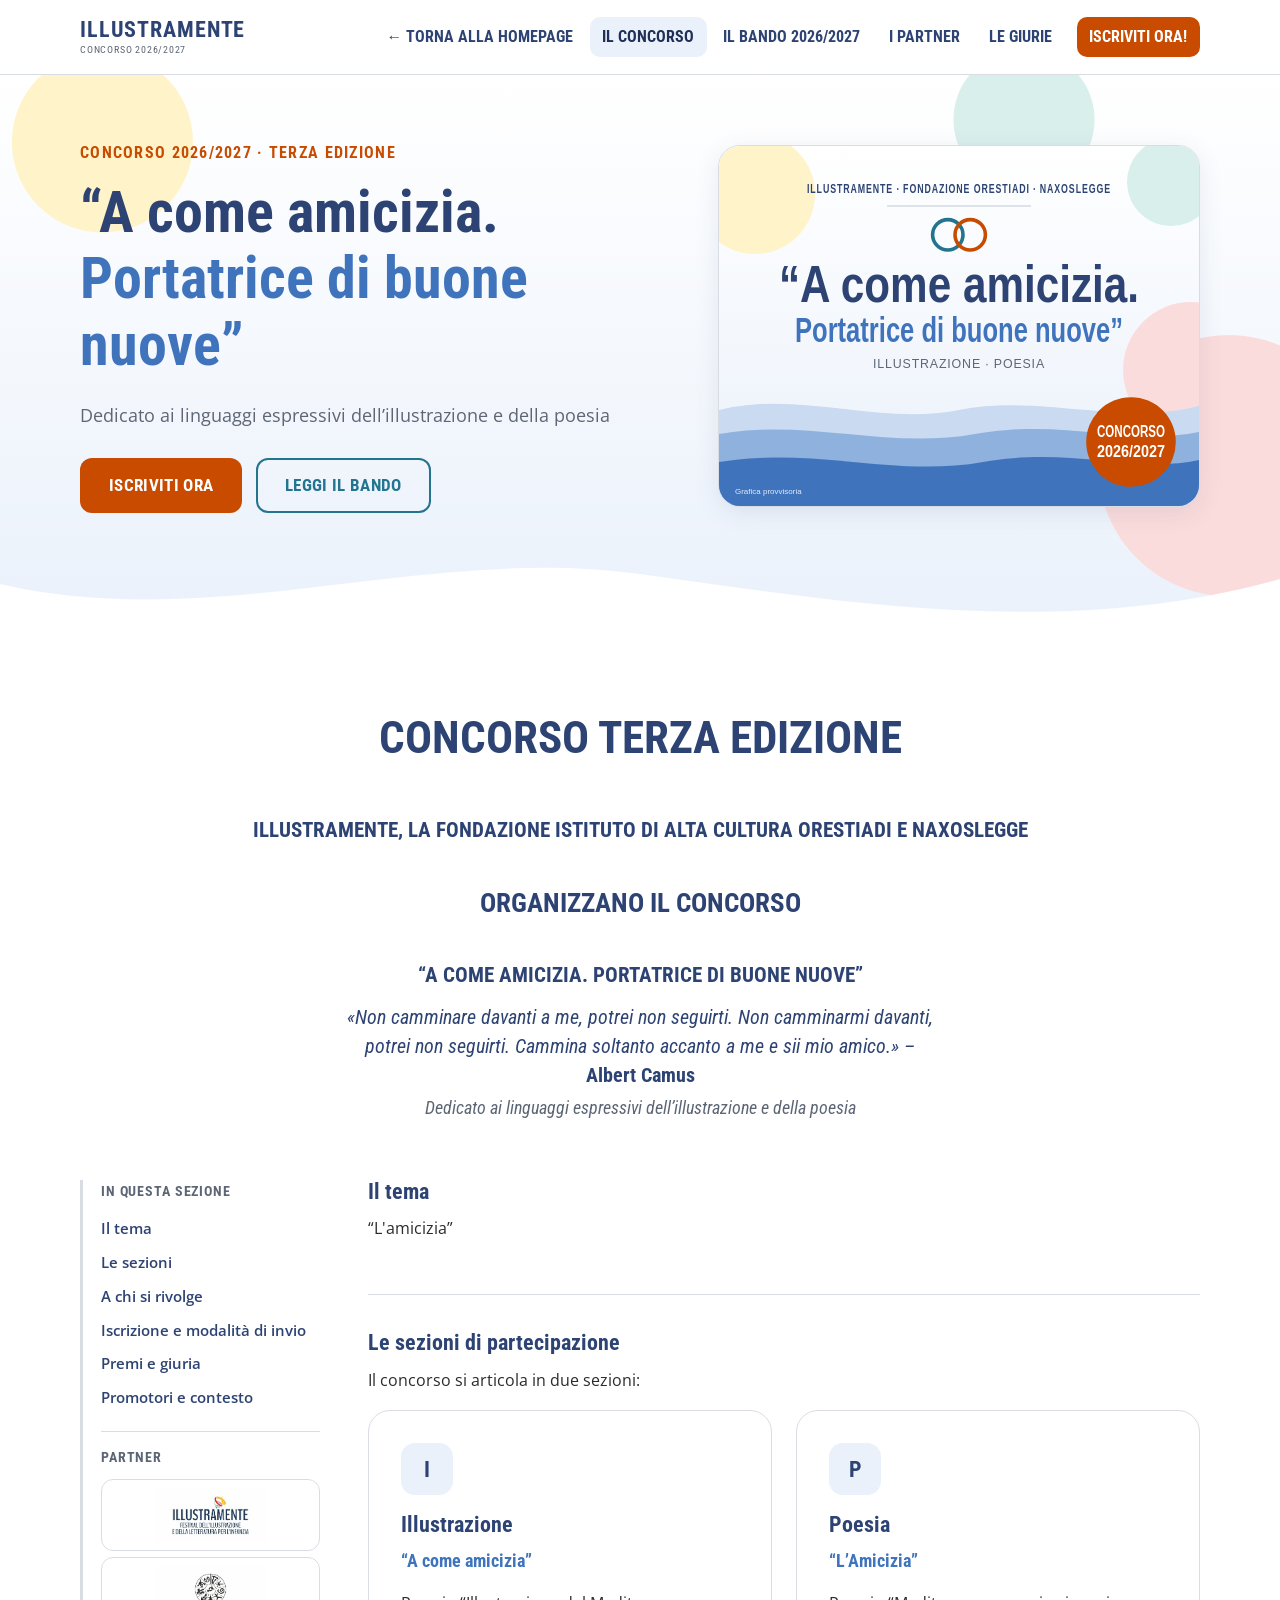
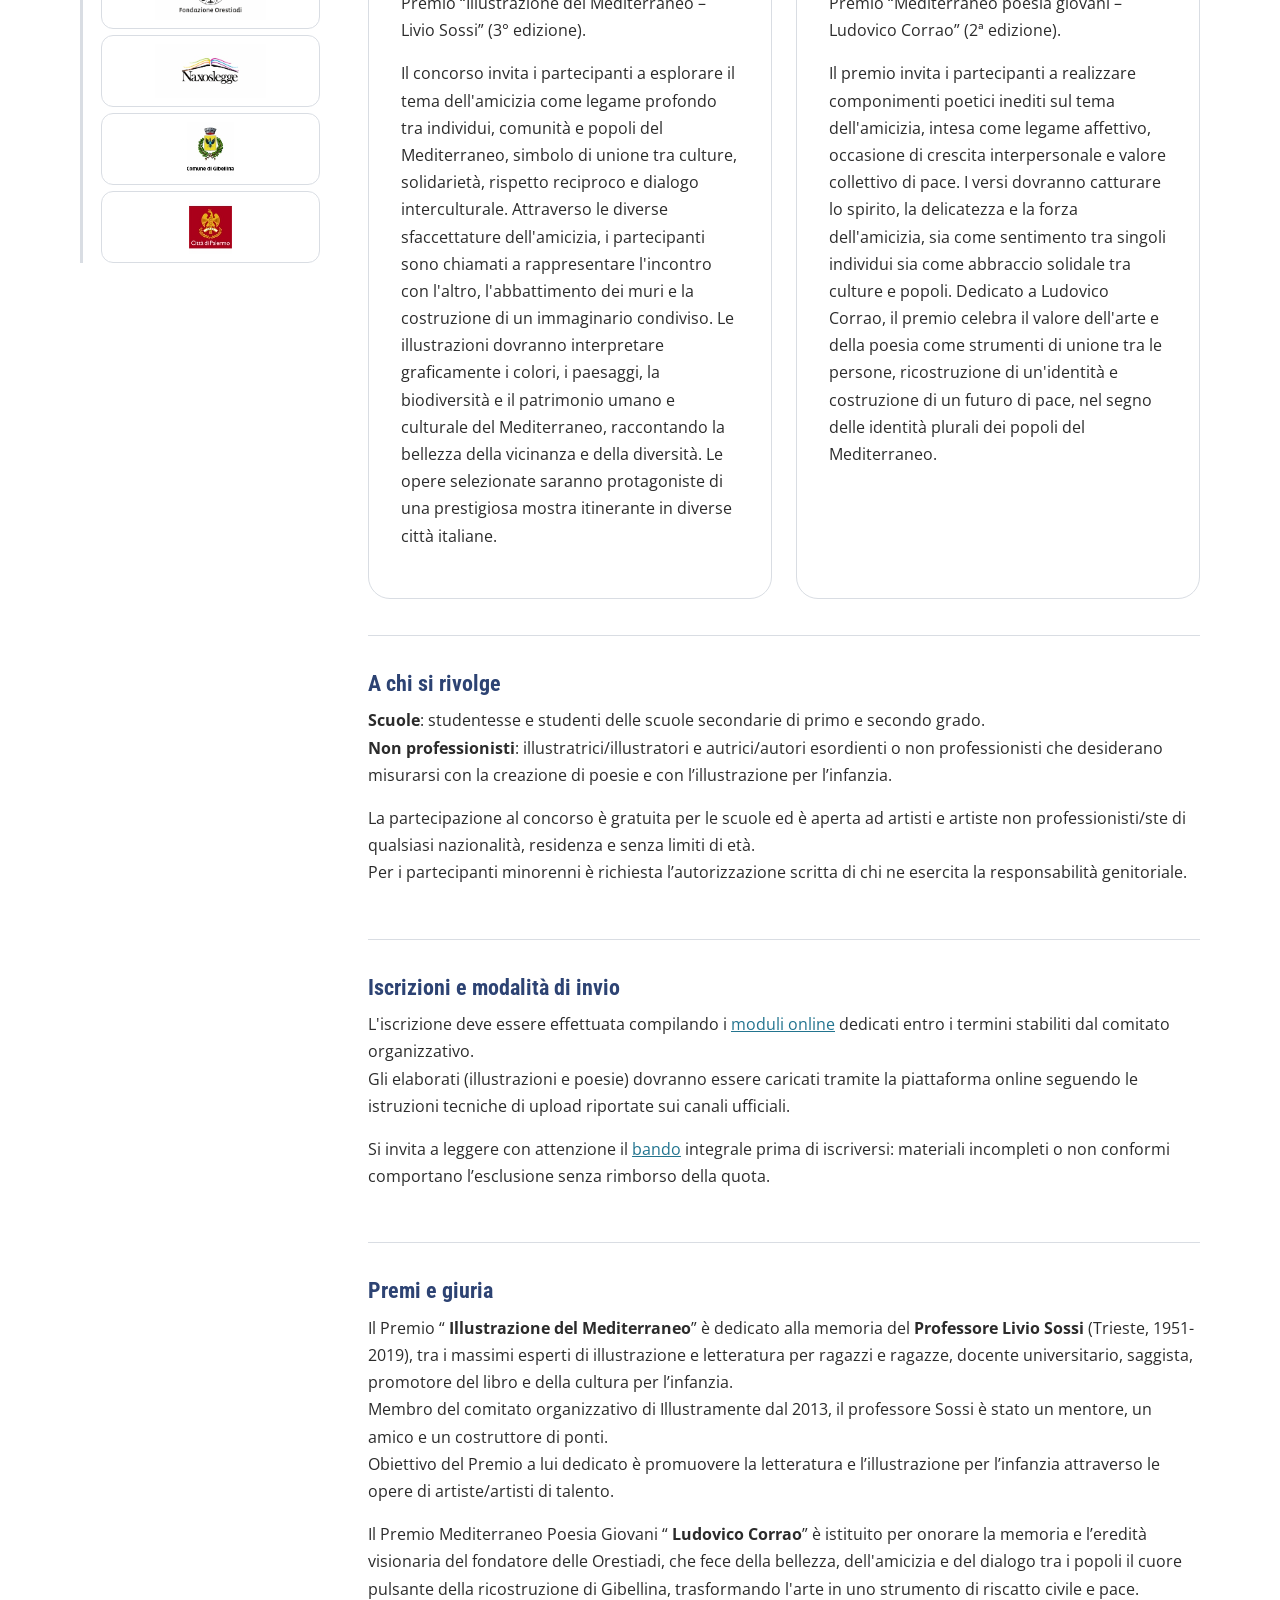
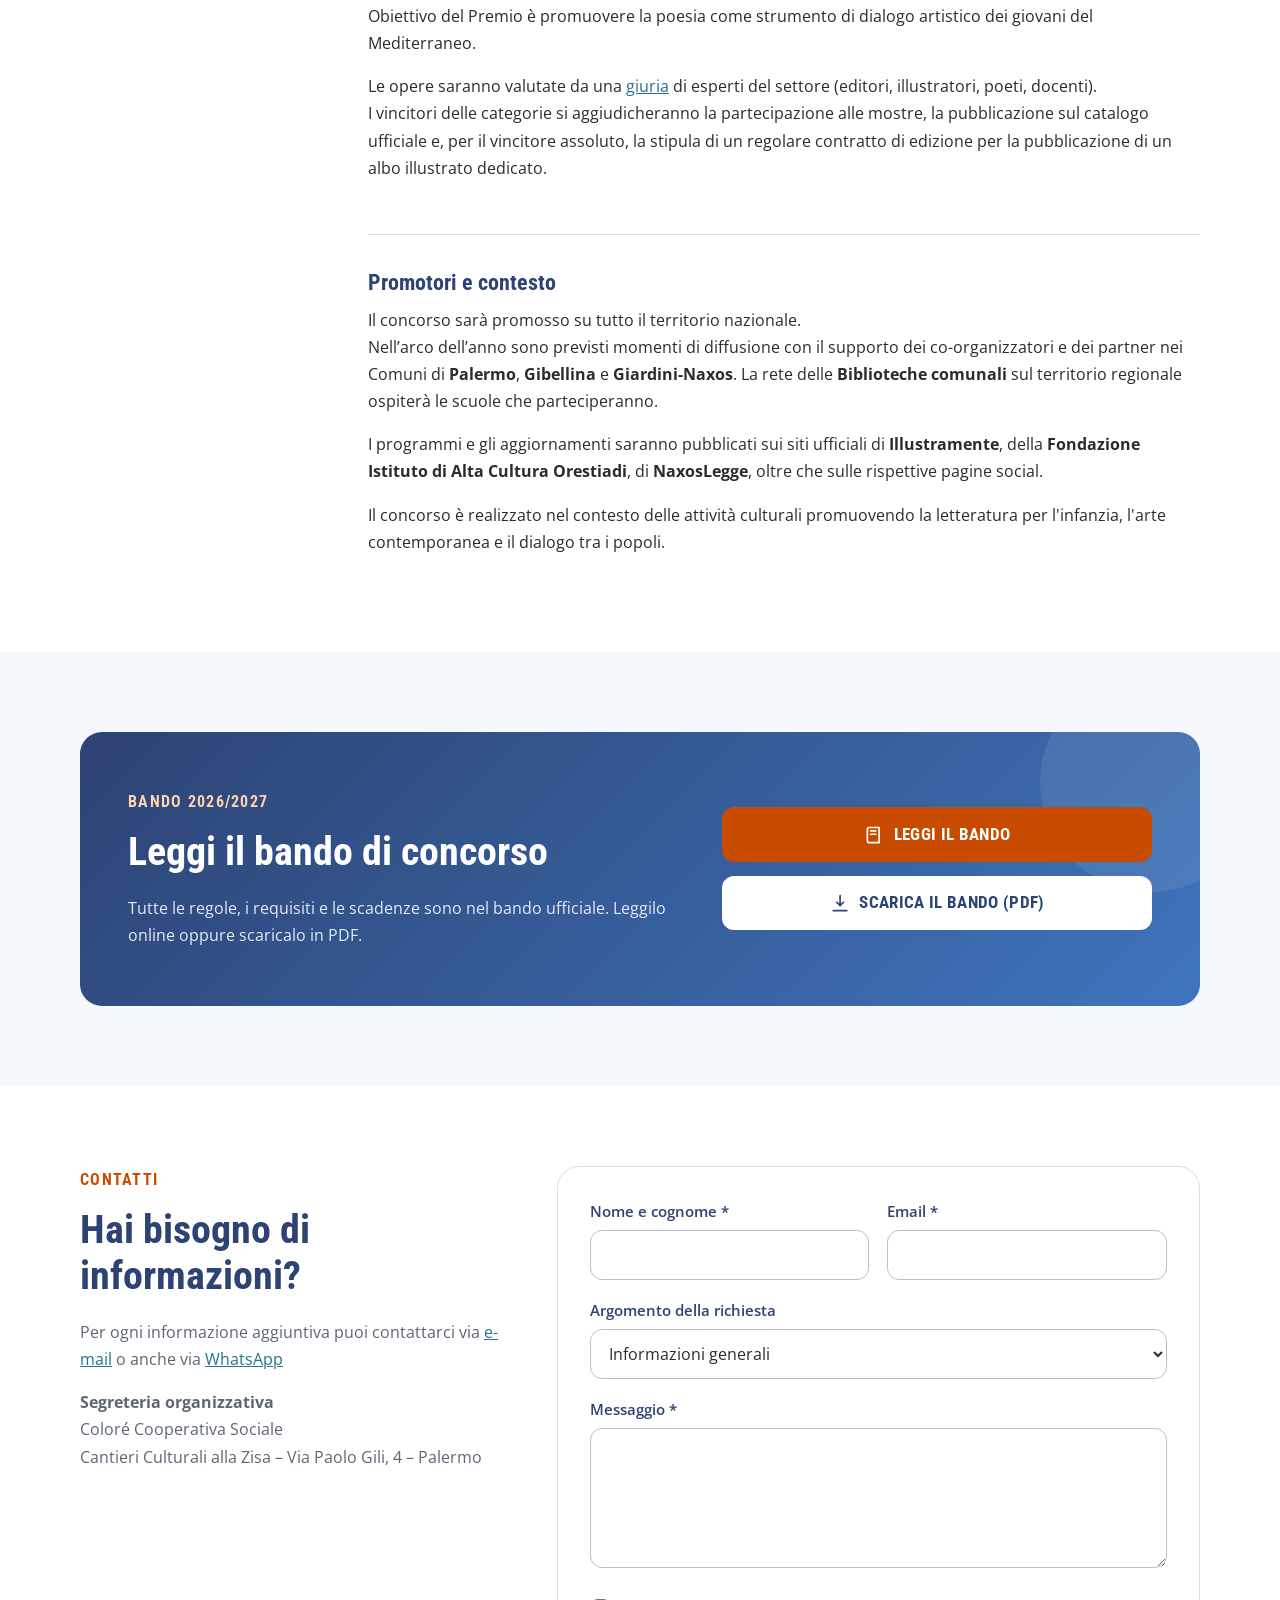
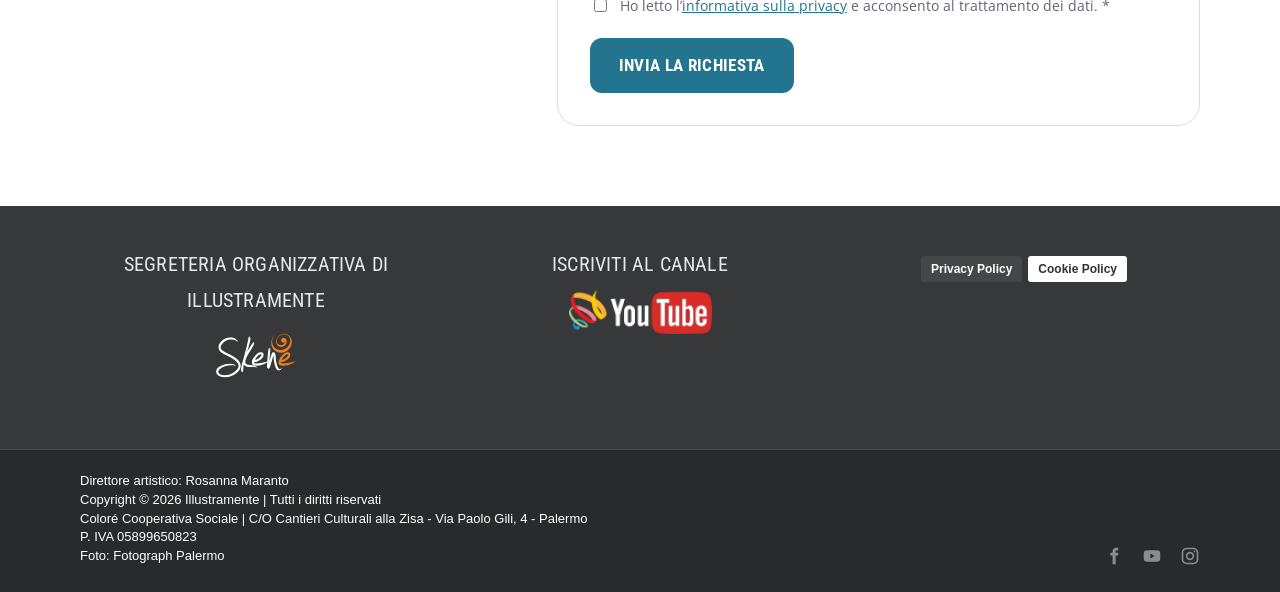
==== index.html @ ab7aa6bd "." ====
<!DOCTYPE html>
<html lang="it">

<head>
  <meta charset="utf-8">
  <meta name="viewport" content="width=device-width, initial-scale=1">
  <title>Concorso Illustramente 2026/2027 – L'amicizia</title>
  <meta name="description" content="Terza edizione del concorso di illustrazione e poesia di Illustramente, Fondazione Orestiadi e NaxosLegge: “A come amicizia”. Per scuole ed esordienti.">
  <!-- In WordPress font, CSS e JS li carica concorso/functions-concorso.php: queste righe non vanno copiate -->
  <link rel="preconnect" href="https://fonts.googleapis.com">
  <link rel="preconnect" href="https://fonts.gstatic.com" crossorigin>
  <link
    href="https://fonts.googleapis.com/css2?family=Open+Sans:wght@400;600;700&family=Roboto+Condensed:wght@400;700&display=swap"
    rel="stylesheet">
  <link rel="stylesheet" href="css/style.css">
  <script src="js/main.js" defer></script>
</head>

<body class="ic">
  <a class="ic-skip-link" href="#contenuto">Vai al contenuto</a>

  <!-- ============ HEADER + MENU ============
       In WordPress: concorso/parts/header.php. Il menu è una lista <ul><li><a>
       come quella generata da WordPress (Aspetto → Menu). -->
  <header class="ic-header">
    <div class="ic-container ic-header-inner">
      <a class="ic-brand" href="index.html">
        <!-- Per usare il logo: <img src="assets/img/logo-illustramente.png" alt="Illustramente" width="160" height="46"> -->
        <span class="ic-brand-text">Illustramente<small>Concorso 2026/2027</small></span>
      </a>

      <button class="ic-nav-toggle" type="button" aria-expanded="false" aria-controls="ic-nav"
        aria-label="Apri il menu"><span></span></button>

      <nav class="ic-nav" id="ic-nav" aria-label="Menu del concorso">
        <ul class="ic-nav-list">
          <li class="ic-nav-home"><a href="https://www.illustramente.it/blog/">Torna alla homepage</a></li>
          <li><a href="index.html" aria-current="page">Il concorso</a></li>
          <li><a href="bando.html">Il bando 2026/2027</a></li>
          <li><a href="partner.html">I partner</a></li>
          <li><a href="giuria.html">Le giurie</a></li>
          <li class="ic-nav-cta"><a href="iscriviti.html">Iscriviti ora!</a></li>
        </ul>
      </nav>
    </div>
  </header>

  <main id="contenuto" class="ic-main">
    <!-- ===== WP: INIZIO CONTENUTO PAGINA =====
         In WordPress si copia SOLO quello che sta tra INIZIO e FINE
         (lo strumento wordpress/prepara-contenuti.html lo fa in automatico). -->

    <!-- ============ HERO ============ -->
    <section class="ic-hero" aria-labelledby="titolo-hero">
      <div class="ic-container ic-hero-grid">
        <div>
          <span class="ic-eyebrow">Concorso 2026/2027 · Terza edizione</span>
          <h1 id="titolo-hero">“A come amicizia.<br>
            <em>Portatrice di buone nuove”</em>
          </h1>
          <p class="ic-lead">Dedicato ai linguaggi espressivi dell’illustrazione e della poesia</p>
          <div class="ic-hero-actions">
            <a class="ic-btn ic-btn-primary" href="iscriviti.html">Iscriviti ora</a>
            <a class="ic-btn ic-btn-outline" href="bando.html">Leggi il bando</a>
          </div>
        </div>
        <div class="ic-hero-visual">
          <!-- Grafica provvisoria: quando arriva la locandina 2026/2027 sostituisci src, alt, width e height.
               (La locandina del 2026, "Il viaggio", resta in assets/img/locandina-concorso-2026.png) -->
          <img src="assets/img/locandina-provvisoria-2026-2027.svg" width="1200" height="900"
            alt="Grafica provvisoria del concorso Illustramente 2026/2027: “A come amicizia. Portatrice di buone nuove”">
        </div>
      </div>
      <svg class="ic-hero-wave" viewBox="0 0 1440 90" preserveAspectRatio="none" aria-hidden="true">
        <path d="M0,40 C240,90 480,0 720,30 C960,60 1200,95 1440,35 L1440,90 L0,90 Z" fill="#ffffff" />
      </svg>
    </section>

    <!-- ============ PRESENTAZIONE DEL PROGETTO ============ -->
    <section class="ic-section" id="progetto" aria-labelledby="t-progetto">
      <div class="ic-container">
        <!-- ===== Intestazione ufficiale del bando ===== -->
        <div class="ic-bando-head">
          <h2 class="ic-bando-head-title" id="t-progetto">CONCORSO TERZA EDIZIONE</h2>

          <p class="ic-bando-head-org">ILLUSTRAMENTE, LA FONDAZIONE ISTITUTO DI ALTA CULTURA
            ORESTIADI E NAXOSLEGGE</p>
          <p class="ic-bando-head-verb">Organizzano il concorso</p>

          <p class="ic-bando-head-theme">“A come amicizia.
            Portatrice di buone nuove” </p>
          <blockquote class="ic-bando-head-quote">
            <p>«Non camminare davanti a me, potrei non seguirti. Non camminarmi davanti, potrei
              non seguirti.
              Cammina soltanto accanto a me e sii mio amico.» – <cite>Albert Camus</cite></p>
          </blockquote>
          <p class="ic-bando-head-sub">Dedicato ai linguaggi espressivi dell’illustrazione e della poesia</p>

        </div>
        <div class="ic-presentation">
          <aside class="ic-toc" aria-label="In questa pagina">
            <p>In questa sezione</p>
            <a href="#sez-tema">Il tema</a>
            <a href="#sez-sezioni">Le sezioni</a>
            <a href="#sez-chi">A chi si rivolge</a>
            <a href="#sez-scad">Iscrizione e modalità di invio</a>
            <a href="#sez-premi">Premi e giuria</a>
            <a href="#sez-prom">Promotori e contesto</a>

            <!-- ===== Loghi partner (restano fissi insieme all'indice) ===== -->
            <div class="ic-toc-partners">
              <p>Partner</p>
              <ul class="ic-toc-logos">
                <li><a href="https://www.illustramente.it/blog/" target="_blank" rel="noopener"
                    aria-label="Illustramente (si apre in una nuova scheda)"><img
                      src="assets/img/partner-illustramente.webp" alt="Illustramente" width="313" height="151"
                      loading="lazy"></a></li>
                <li><a href="https://www.fondazioneorestiadi.it/" target="_blank" rel="noopener"
                    aria-label="Fondazione Orestiadi (si apre in una nuova scheda)"><img
                      src="assets/img/partner-orestiadi.webp" alt="Fondazione Orestiadi" width="313" height="151"
                      loading="lazy"></a></li>
                <li><a href="https://www.naxoslegge.com/" target="_blank" rel="noopener"
                    aria-label="NaxosLegge (si apre in una nuova scheda)"><img
                      src="assets/img/partner-naxoslegge.webp" alt="NaxosLegge" width="313" height="151"
                      loading="lazy"></a></li>
                <li><a href="https://www.comune.gibellina.tp.it/" target="_blank" rel="noopener"
                    aria-label="Comune di Gibellina (si apre in una nuova scheda)"><img
                      src="assets/img/partner-gibellina.webp" alt="Comune di Gibellina" width="86" height="100"
                      loading="lazy"></a></li>
                <li><a href="https://www.comune.palermo.it/" target="_blank" rel="noopener"
                    aria-label="Comune di Palermo (si apre in una nuova scheda)"><img
                      src="assets/img/partner-palermo.webp" alt="Comune di Palermo" width="79" height="100"
                      loading="lazy"></a></li>
              </ul>
            </div>
          </aside>

          <div>
            <article class="ic-article-block" id="sez-tema">
              <h3>Il tema</h3>
              <p>“L'amicizia”</p>
            </article>

            <article class="ic-article-block" id="sez-sezioni">
              <h3>Le sezioni di partecipazione</h3>
              <p>Il concorso si articola in due sezioni:</p>
              <div class="ic-grid-2">
                <div class="ic-card">
                  <div class="ic-icon" aria-hidden="true">I</div>
                  <h4>Illustrazione</h4>
                  <p class="ic-card-sub">“A come amicizia”</p>
                  <p>Premio “Illustrazione del Mediterraneo – Livio Sossi” (3° edizione).</p>
                  <p>Il concorso invita i partecipanti a esplorare il tema dell'amicizia come legame profondo tra
                    individui, comunità e popoli del Mediterraneo, simbolo di unione tra culture, solidarietà, rispetto
                    reciproco e dialogo interculturale. Attraverso le diverse sfaccettature dell'amicizia, i
                    partecipanti
                    sono chiamati a rappresentare l'incontro con l'altro, l'abbattimento dei muri e la costruzione di un
                    immaginario condiviso. Le illustrazioni dovranno interpretare graficamente i colori, i paesaggi, la
                    biodiversità e il patrimonio umano e culturale del Mediterraneo, raccontando la bellezza della
                    vicinanza e della diversità. Le opere selezionate saranno protagoniste di una prestigiosa mostra
                    itinerante in diverse città italiane.</p>
                </div>
                <div class="ic-card">
                  <div class="ic-icon" aria-hidden="true">P</div>
                  <h4>Poesia</h4>
                  <p class="ic-card-sub">“L’Amicizia”</p>
                  <p>Premio “Mediterraneo poesia giovani – Ludovico Corrao” (2ª edizione).</p>
                  <p>Il premio invita i partecipanti a realizzare componimenti poetici inediti sul tema dell'amicizia,
                    intesa come legame affettivo, occasione di crescita interpersonale e valore collettivo di pace. I
                    versi dovranno catturare lo spirito, la delicatezza e la forza dell'amicizia, sia come sentimento
                    tra
                    singoli individui sia come abbraccio solidale tra culture e popoli. Dedicato a Ludovico Corrao, il
                    premio celebra il valore dell'arte e della poesia come strumenti di unione tra le persone,
                    ricostruzione di un'identità e costruzione di un futuro di pace, nel segno delle identità plurali
                    dei
                    popoli del Mediterraneo.</p>
                </div>
              </div>
            </article>


            <article class="ic-article-block" id="sez-chi">
              <h3>A chi si rivolge</h3>
              <p><b>Scuole</b>: studentesse e studenti delle scuole secondarie di primo e secondo
                grado. <br>
                <b>Non professionisti</b>: illustratrici/illustratori e autrici/autori esordienti o non
                professionisti che desiderano misurarsi con la creazione di poesie e con
                l’illustrazione per l’infanzia.
              </p>
              <p>La partecipazione al concorso è gratuita per le scuole ed è aperta ad artisti e
                artiste non professionisti/ste di qualsiasi nazionalità, residenza e senza limiti di età. <br>
                Per i partecipanti minorenni è richiesta l’autorizzazione scritta di chi ne esercita la
                responsabilità genitoriale. <br>
              </p>
            </article>
            <article class="ic-article-block" id="sez-scad">
              <h3>Iscrizioni e modalità di invio</h3>
              <p>L'iscrizione deve essere effettuata compilando i <a href="iscriviti.html">moduli
                  online</a> dedicati entro
                i termini stabiliti dal comitato organizzativo. <br>
                Gli elaborati (illustrazioni e poesie) dovranno essere caricati tramite la
                piattaforma online seguendo le istruzioni tecniche di upload riportate sui canali
                ufficiali.
              </p>
              <p>Si invita a leggere con attenzione il <a href="bando.html">bando</a> integrale prima
                di iscriversi: materiali incompleti o non
                conformi comportano l’esclusione senza rimborso della quota.</p>
            </article>

            <article class="ic-article-block" id="sez-premi">
              <h3>Premi e giuria</h3>
              <p>Il Premio “ <b>Illustrazione del Mediterraneo</b>” è dedicato alla memoria del
                <b>Professore Livio Sossi</b> (Trieste, 1951-2019), tra i massimi esperti di illustrazione e
                letteratura per ragazzi e ragazze, docente universitario, saggista, promotore del libro e
                della cultura per l’infanzia. <br> Membro del comitato organizzativo di Illustramente dal
                2013, il professore Sossi è stato un mentore, un amico e un costruttore di ponti. <br>

                Obiettivo del Premio a lui dedicato è promuovere la letteratura e l’illustrazione per
                l’infanzia attraverso le opere di artiste/artisti di talento.
              </p>
              <p>Il Premio Mediterraneo Poesia Giovani “ <b>Ludovico Corrao</b>” è istituito per
                onorare la memoria e l’eredità visionaria del fondatore delle Orestiadi, che fece della
                bellezza, dell'amicizia e del dialogo tra i popoli il cuore pulsante della ricostruzione
                di Gibellina, trasformando l'arte in uno strumento di riscatto civile e pace. <br>

                Obiettivo
                del Premio è promuovere la poesia come strumento di dialogo artistico dei giovani
                del Mediterraneo.</p>
              <p>Le opere saranno valutate da una <a href="giuria.html">giuria</a> di esperti del
                settore (editori,
                illustratori, poeti, docenti). <br> I vincitori delle categorie si aggiudicheranno la
                partecipazione alle mostre, la pubblicazione sul catalogo ufficiale e, per il vincitore
                assoluto, la stipula di un regolare contratto di edizione per la pubblicazione di un albo
                illustrato dedicato.</p>
            </article>

            <article class="ic-article-block" id="sez-prom">
              <h3>Promotori e contesto</h3>
              <p>Il concorso sarà promosso su tutto il territorio nazionale. <br>
                Nell’arco dell’anno sono previsti momenti di diffusione con il supporto dei co-organizzatori e dei
                partner nei Comuni di <b>Palermo</b>, <b>Gibellina</b> e <b>Giardini-Naxos</b>.
                La rete delle <b>Biblioteche comunali</b> sul territorio regionale ospiterà le scuole che
                parteciperanno.</p>
              <p>I programmi e gli aggiornamenti saranno pubblicati sui siti ufficiali di <b>Illustramente</b>, della
                <b>Fondazione Istituto di Alta Cultura
                  Orestiadi</b>, di <b>NaxosLegge</b>, oltre che sulle rispettive pagine social.
              </p>
              <p>Il concorso è realizzato nel contesto delle attività culturali promuovendo la letteratura
                per l&#39;infanzia, l&#39;arte contemporanea e il dialogo tra i popoli.</p>
            </article>

          </div>
        </div>
      </div>
    </section>

    <!-- ============ BANDO: leggi / scarica ============ -->
    <section class="ic-section ic-section-alt" id="bando" aria-labelledby="t-bando">
      <div class="ic-container">
        <div class="ic-bando-box">
          <div>
            <span class="ic-eyebrow ic-eyebrow-light">Bando 2026/2027</span>
            <h2 id="t-bando">Leggi il bando di concorso</h2>
            <p>Tutte le regole, i requisiti e le scadenze sono nel bando ufficiale. Leggilo online oppure
              scaricalo in PDF.</p>
          </div>
          <div class="ic-bando-actions">
            <a class="ic-btn ic-btn-primary" href="bando.html">
              <svg viewBox="0 0 24 24" fill="none" stroke="currentColor" stroke-width="2" stroke-linecap="round"
                stroke-linejoin="round" aria-hidden="true">
                <path d="M4 5a2 2 0 0 1 2-2h12v18H6a2 2 0 0 1-2-2z" />
                <path d="M8 7h6M8 11h6" />
              </svg>
              Leggi il bando
            </a>
            <a class="ic-btn ic-btn-light" href="download/bando-terza-edizione.pdf" download>
              <svg viewBox="0 0 24 24" fill="none" stroke="currentColor" stroke-width="2" stroke-linecap="round"
                stroke-linejoin="round" aria-hidden="true">
                <path d="M12 3v12m0 0l-4-4m4 4l4-4M4 21h16" />
              </svg>
              Scarica il bando (PDF)
            </a>
          </div>
        </div>
      </div>
    </section>

    <!-- ============ FORM INFORMAZIONI ============ -->
    <section class="ic-section" id="contatti" aria-labelledby="t-contatti">
      <div class="ic-container ic-contact">
        <div class="ic-contact-info">
          <span class="ic-eyebrow">Contatti</span>
          <h2 id="t-contatti">Hai bisogno di informazioni?</h2>
          <p>Per ogni informazione aggiuntiva puoi contattarci via <a href="mailto:info@illustramente.it">e-mail</a> o anche via <a href="https://wa.me/393477561652" target="_blank" rel="noopener">WhatsApp</a></p>
          <p><strong>Segreteria organizzativa</strong><br>Coloré Cooperativa Sociale<br>Cantieri Culturali alla Zisa –
            Via Paolo Gili, 4 – Palermo</p>
        </div>

        <!-- In WordPress questo <form> si sostituisce con lo shortcode del plugin dei moduli (vedi la guida GUIDA-WORDPRESS.html, file a parte) -->
        <form class="ic-form" id="form-info" action="#" method="post" novalidate>
          <div class="ic-form-row">
            <div class="ic-field">
              <label for="nome">Nome e cognome *</label>
              <input type="text" id="nome" name="nome" autocomplete="name" required>
            </div>
            <div class="ic-field">
              <label for="email">Email *</label>
              <input type="email" id="email" name="email" autocomplete="email" required>
            </div>
          </div>
          <div class="ic-field">
            <label for="argomento">Argomento della richiesta</label>
            <select id="argomento" name="argomento">
              <option value="generale">Informazioni generali</option>
              <option value="illustrazione">Sezione Illustrazione</option>
              <option value="poesia">Sezione Poesia</option>
              <option value="iscrizione">Problemi con l’iscrizione</option>
            </select>
          </div>
          <div class="ic-field">
            <label for="messaggio">Messaggio *</label>
            <textarea id="messaggio" name="messaggio" required></textarea>
          </div>
          <div class="ic-field ic-hp" aria-hidden="true">
            <label for="sito">Non compilare</label>
            <input type="text" id="sito" name="sito" tabindex="-1" autocomplete="off">
          </div>
          <label class="ic-check">
            <input type="checkbox" id="privacy" name="privacy" required>
            <span>Ho letto l’<a href="https://www.iubenda.com/privacy-policy/48086239" target="_blank" rel="noopener">informativa sulla
                privacy</a> e acconsento al trattamento dei dati. *</span>
          </label>
          <button class="ic-btn ic-btn-teal" type="submit">Invia la richiesta</button>
          <p class="ic-form-status" id="form-status" role="status" aria-live="polite"></p>
        </form>
      </div>
    </section>

    <!-- ===== WP: FINE CONTENUTO PAGINA ===== -->
  </main>

  <!-- ============ FOOTER (come illustramente.it) ============
       In WordPress: concorso/parts/footer.php -->
  <footer class="ic-footer">
    <div class="ic-footer-top">
      <div class="ic-container ic-footer-cols">

        <div class="ic-footer-col">
          <h2>Segreteria organizzativa di Illustramente</h2>
          <a href="http://www.centroculturaleskene.it/" target="_blank" rel="noopener"
            aria-label="Centro Culturale Skené (si apre in una nuova scheda)">
            <img src="assets/img/logo-skene.webp" alt="Skené" width="78" height="48">
          </a>
        </div>

        <div class="ic-footer-col">
          <h2>Iscriviti al canale</h2>
          <a href="https://www.youtube.com/user/Illustramente" target="_blank" rel="noopener"
            aria-label="Canale YouTube di Illustramente (si apre in una nuova scheda)">
            <img src="assets/img/logo-youtube.webp" alt="YouTube" width="143" height="44">
          </a>
        </div>

        <div class="ic-footer-col ic-footer-policy">
          <a class="ic-pill ic-pill-dark" href="https://www.iubenda.com/privacy-policy/48086239" target="_blank"
            rel="noopener">Privacy Policy</a>
          <a class="ic-pill ic-pill-light" href="https://www.iubenda.com/privacy-policy/48086239/cookie-policy"
            target="_blank" rel="noopener">Cookie Policy</a>
        </div>

      </div>
    </div>

    <div class="ic-footer-bottom-bar">
      <div class="ic-container ic-footer-bottom-inner">
        <p>
          Direttore artistico: Rosanna Maranto<br>
          Copyright © 2026 Illustramente | Tutti i diritti riservati<br>
          Coloré Cooperativa Sociale | C/O Cantieri Culturali alla Zisa - Via Paolo Gili, 4 - Palermo<br>
          P. IVA 05899650823<br>
          Foto: <a href="https://www.fotographpalermo.it/" target="_blank" rel="noopener">Fotograph Palermo</a>
        </p>

        <div class="ic-footer-social">
          <a href="https://www.facebook.com/Illustramente/" target="_blank" rel="noopener" aria-label="Facebook">
            <svg viewBox="0 0 24 24" fill="currentColor" aria-hidden="true">
              <path
                d="M14 8V6.5c0-.8.2-1.2 1.3-1.2H17V2.2C16.6 2.15 15.6 2 14.5 2 12 2 10.3 3.5 10.3 6.3V8H7.5v3.5h2.8V22H14V11.5h2.8L17.3 8H14z" />
            </svg>
          </a>
          <a href="https://www.youtube.com/user/Illustramente" target="_blank" rel="noopener" aria-label="YouTube">
            <svg viewBox="0 0 24 24" fill="currentColor" aria-hidden="true">
              <path
                d="M21.6 7.2a2.5 2.5 0 0 0-1.8-1.8C18.2 5 12 5 12 5s-6.2 0-7.8.4A2.5 2.5 0 0 0 2.4 7.2C2 8.8 2 12 2 12s0 3.2.4 4.8a2.5 2.5 0 0 0 1.8 1.8C5.8 19 12 19 12 19s6.2 0 7.8-.4a2.5 2.5 0 0 0 1.8-1.8c.4-1.6.4-4.8.4-4.8s0-3.2-.4-4.8zM10 15V9l5.2 3L10 15z" />
            </svg>
          </a>
          <a href="https://www.instagram.com/illustramente.it/" target="_blank" rel="noopener" aria-label="Instagram">
            <svg viewBox="0 0 24 24" fill="none" stroke="currentColor" stroke-width="2" aria-hidden="true">
              <rect x="3" y="3" width="18" height="18" rx="5" />
              <circle cx="12" cy="12" r="4" />
              <circle cx="17.5" cy="6.5" r="1" fill="currentColor" stroke="none" />
            </svg>
          </a>
        </div>
      </div>
    </div>
  </footer>
</body>

</html>
---- css/style.css ----
/* ==========================================================
   Minisito Concorso Illustramente 2026/2027
   ----------------------------------------------------------
   PRONTO PER WORDPRESS
   - Ogni regola è "chiusa" dentro la classe .ic: nella bozza
     .ic è sul <body>, in WordPress la aggiunge il modello di
     pagina "Minisito Concorso". Così questo foglio non tocca
     il resto del sito e il tema (Avada) non sovrascrive il
     minisito.
   - Tutte le classi hanno il prefisso ic- per non scontrarsi
     con le classi del tema e dei plugin.
   - Colori, misure e font sono variabili (sezione 0).

   Indice
   0. Variabili e base        8. Bando: riquadro "Leggi il bando"
   1. Struttura e utilità     9. Form (contatti e iscrizione)
   2. Pulsanti               10. Pagine interne (testata)
   3. Header e menu          11. Pagina Bando
   4. Hero                   12. Pagina Partner
   5. Card                   13. Pagina Giurie
   6. Presentazione (home)   14. Pagina Iscriviti
   7. Indice laterale        15. Footer
                             16. Responsive
   ========================================================== */

/* ---------- 0. Variabili e base ---------- */
.ic {
  --ic-navy: #2d4373;
  --ic-navy-dark: #1f2f55;
  --ic-blue: #3f74bd;
  --ic-sky: #eaf1fb;
  --ic-sky-2: #f5f8fd;
  --ic-orange: #ff6a00;        /* arancio del marchio: solo decorazioni */
  --ic-orange-strong: #c84b00; /* pulsanti e testi: contrasto AA con il bianco (4,7:1) */
  --ic-orange-dark: #a63e00;   /* hover dei pulsanti arancio */
  --ic-teal: #22748f;
  --ic-teal-dark: #195b71;
  --ic-text: #2b2b2b;
  --ic-muted: #5d6675;
  --ic-border: #d9dde3;
  --ic-input-border: #b9c0cc;
  --ic-white: #ffffff;
  --ic-yellow-soft: #fff4c9;
  --ic-pink-soft: #fbdcdc;
  --ic-mint-soft: #d8efec;
  --ic-success-ink: #14504a;
  --ic-error: #b42318;
  --ic-error-soft: #fdecea;

  --ic-radius: 22px;
  --ic-radius-sm: 12px;
  --ic-container: 1120px;
  --ic-shadow: 0 6px 24px rgba(45, 67, 115, .10);
  --ic-header-h: 74px;
  /* distanza dall'alto delle colonne laterali che restano ferme mentre si scorre */
  --ic-sticky-top: calc(var(--ic-header-h) + 24px);

  --ic-font-head: "Roboto Condensed", "Arial Narrow", Arial, sans-serif;
  --ic-font-body: "Open Sans", Arial, sans-serif;

  margin: 0;
  font-family: var(--ic-font-body);
  font-size: 16px;
  line-height: 1.7;
  color: var(--ic-text);
  background: var(--ic-white);
}

/* Questo foglio viene caricato solo sulle pagine del minisito */
html {
  scroll-behavior: smooth;
  scroll-padding-top: 90px;
}

.ic *,
.ic *::before,
.ic *::after {
  box-sizing: border-box;
}

.ic [hidden] {
  display: none !important;
}

.ic img {
  max-width: 100%;
  height: auto;
  display: block;
}

.ic a {
  color: var(--ic-teal);
}

.ic a:hover {
  color: var(--ic-teal-dark);
}

.ic h1,
.ic h2,
.ic h3,
.ic h4 {
  font-family: var(--ic-font-head);
  color: var(--ic-navy);
  line-height: 1.15;
  margin: 0 0 .5em;
  font-weight: 700;
  text-transform: none;
  letter-spacing: normal;
}

.ic h1 {
  font-size: clamp(2.2rem, 5vw, 3.6rem);
}

.ic h2 {
  font-size: clamp(1.8rem, 3.4vw, 2.5rem);
}

.ic h3,
.ic h4 {
  font-size: 1.35rem;
}

.ic p {
  margin: 0 0 1em;
}

.ic ul {
  list-style: disc;
  margin: 1em 0;
  padding-left: 40px;
}

.ic blockquote {
  margin: 0;
  padding: 0;
  border: 0;
}

.ic :focus-visible {
  outline: 3px solid var(--ic-orange-strong);
  outline-offset: 3px;
}

/* ---------- 1. Struttura e utilità ---------- */
.ic .ic-container {
  width: min(var(--ic-container), 100% - 40px);
  margin-inline: auto;
}

.ic .ic-skip-link {
  position: absolute;
  left: -999px;
  top: 8px;
  z-index: 200;
  background: var(--ic-navy);
  color: #fff;
  padding: 10px 16px;
  border-radius: 8px;
}

.ic .ic-skip-link:focus {
  left: 8px;
}

.ic .ic-section {
  padding: 80px 0;
}

.ic .ic-section-alt {
  background: var(--ic-sky-2);
}

.ic .ic-section-head {
  max-width: 720px;
  margin: 0 auto 44px;
  text-align: center;
}

.ic .ic-section-head p {
  color: var(--ic-muted);
  font-size: 1.08rem;
}

.ic .ic-section-head-tight {
  margin-bottom: 12px;
}

.ic .ic-text-center {
  text-align: center;
}

.ic .ic-note {
  margin-top: 40px;
  font-weight: 600;
}

/* Testo letto solo dagli screen reader */
.ic .ic-sr-only {
  position: absolute;
  width: 1px;
  height: 1px;
  padding: 0;
  margin: -1px;
  overflow: hidden;
  clip: rect(0, 0, 0, 0);
  white-space: nowrap;
  border: 0;
}

.ic .ic-eyebrow {
  display: inline-block;
  font-family: var(--ic-font-head);
  font-weight: 700;
  text-transform: uppercase;
  letter-spacing: .08em;
  color: var(--ic-orange-strong);
  font-size: 1rem;
  margin-bottom: 14px;
}

.ic .ic-eyebrow-light {
  color: #ffd2b0;
}

.ic .ic-grid-2 {
  display: grid;
  grid-template-columns: repeat(2, 1fr);
  gap: 24px;
}

.ic .ic-grid-3 {
  display: grid;
  grid-template-columns: repeat(3, 1fr);
  gap: 24px;
}

/* Contenuto + colonna laterale (pagine Bando e Iscriviti) */
.ic .ic-layout-aside {
  display: grid;
  grid-template-columns: minmax(0, 1fr) 300px;
  gap: 48px;
  align-items: start;
}

/* ---------- 2. Pulsanti ---------- */
.ic .ic-btn {
  display: inline-flex;
  align-items: center;
  justify-content: center;
  gap: .55em;
  font-family: var(--ic-font-head);
  font-weight: 700;
  font-size: 1.05rem;
  line-height: 1.3;
  text-transform: uppercase;
  letter-spacing: .02em;
  text-decoration: none;
  padding: .85em 1.6em;
  border-radius: var(--ic-radius-sm);
  border: 2px solid transparent;
  cursor: pointer;
  transition: background .2s, color .2s, border-color .2s, transform .15s;
}

.ic .ic-btn:hover {
  transform: translateY(-2px);
}

.ic .ic-btn-primary {
  background: var(--ic-orange-strong);
  color: #fff;
}

.ic .ic-btn-primary:hover {
  background: var(--ic-orange-dark);
  color: #fff;
}

.ic .ic-btn-teal {
  background: var(--ic-teal);
  color: #fff;
}

.ic .ic-btn-teal:hover {
  background: var(--ic-teal-dark);
  color: #fff;
}

.ic .ic-btn-outline {
  background: transparent;
  color: var(--ic-teal);
  border-color: var(--ic-teal);
}

.ic .ic-btn-outline:hover {
  background: var(--ic-teal);
  color: #fff;
}

.ic .ic-btn-light {
  background: #fff;
  color: var(--ic-navy);
}

.ic .ic-btn-light:hover {
  background: var(--ic-sky);
  color: var(--ic-navy);
}

.ic .ic-btn-small {
  font-size: .9rem;
  padding: .45em .9em;
  border-radius: 8px;
}

.ic .ic-btn svg {
  width: 1.2em;
  height: 1.2em;
  flex: none;
}

/* ---------- 3. Header e menu ----------
   Il menu è una lista <ul><li><a>: è la stessa struttura che
   genera WordPress (wp_nav_menu), quindi lo stile vale per
   entrambi. Voce attiva = aria-current="page" (WordPress lo
   aggiunge da solo). Classi speciali da mettere sulle voci:
   ic-nav-home (freccia) e ic-nav-cta (pulsante arancio). */
.ic .ic-header {
  position: sticky;
  top: 0;
  z-index: 100;
  background: rgba(255, 255, 255, .96);
  backdrop-filter: blur(8px);
  border-bottom: 1px solid var(--ic-border);
}

/* Barra di amministrazione di WordPress (solo utenti collegati) */
.ic.admin-bar .ic-header {
  top: 32px;
}

.ic.admin-bar {
  --ic-sticky-top: calc(var(--ic-header-h) + 56px);
}

.ic .ic-header-inner {
  display: flex;
  align-items: center;
  justify-content: space-between;
  gap: 24px;
  min-height: var(--ic-header-h);
}

.ic .ic-brand {
  display: flex;
  align-items: center;
  gap: 12px;
  text-decoration: none;
  color: var(--ic-navy);
}

.ic .ic-brand:hover {
  color: var(--ic-navy);
}

.ic .ic-brand img {
  height: 46px;
  width: auto;
}

.ic .ic-brand-text {
  font-family: var(--ic-font-head);
  font-weight: 700;
  font-size: 1.35rem;
  text-transform: uppercase;
  letter-spacing: .04em;
  line-height: 1;
}

.ic .ic-brand-text small {
  display: block;
  font-size: .62rem;
  letter-spacing: .08em;
  color: var(--ic-muted);
  font-weight: 400;
  margin-top: 4px;
}

.ic .ic-nav-list {
  display: flex;
  align-items: center;
  gap: 4px;
  list-style: none;
  margin: 0;
  padding: 0;
}

.ic .ic-nav-list li {
  margin: 0;
  padding: 0;
}

.ic .ic-nav-list a {
  display: block;
  font-family: var(--ic-font-head);
  font-weight: 700;
  font-size: .98rem;
  line-height: 1.4;
  text-transform: uppercase;
  text-decoration: none;
  color: var(--ic-navy);
  padding: .55em .8em;
  border-radius: 10px;
  white-space: nowrap;
  transition: background .2s, color .2s;
}

.ic .ic-nav-list a:hover,
.ic .ic-nav-list a[aria-current="page"] {
  background: var(--ic-sky);
  color: var(--ic-navy-dark);
}

.ic .ic-nav-list .ic-nav-home > a::before {
  content: "← ";
}

.ic .ic-nav-list .ic-nav-cta > a {
  background: var(--ic-orange-strong);
  color: #fff;
  margin-left: 8px;
}

.ic .ic-nav-list .ic-nav-cta > a:hover,
.ic .ic-nav-list .ic-nav-cta > a[aria-current="page"] {
  background: var(--ic-orange-dark);
  color: #fff;
}

.ic .ic-nav-toggle {
  display: none;
  background: none;
  border: 1px solid var(--ic-border);
  border-radius: 10px;
  width: 46px;
  height: 46px;
  padding: 0;
  cursor: pointer;
  color: var(--ic-navy);
}

.ic .ic-nav-toggle span,
.ic .ic-nav-toggle span::before,
.ic .ic-nav-toggle span::after {
  display: block;
  width: 22px;
  height: 2px;
  background: currentColor;
  margin: auto;
  position: relative;
  transition: .2s;
}

.ic .ic-nav-toggle span::before,
.ic .ic-nav-toggle span::after {
  content: "";
  position: absolute;
  left: 0;
}

.ic .ic-nav-toggle span::before {
  top: -7px;
}

.ic .ic-nav-toggle span::after {
  top: 7px;
}

.ic .ic-nav-toggle[aria-expanded="true"] span {
  background: transparent;
}

.ic .ic-nav-toggle[aria-expanded="true"] span::before {
  top: 0;
  transform: rotate(45deg);
}

.ic .ic-nav-toggle[aria-expanded="true"] span::after {
  top: 0;
  transform: rotate(-45deg);
}

/* ---------- 4. Hero ---------- */
.ic .ic-hero {
  position: relative;
  overflow: hidden;
  padding: 64px 0 120px;
  background:
    radial-gradient(circle at 8% 12%, var(--ic-yellow-soft) 0 90px, transparent 91px),
    radial-gradient(circle at 96% 70%, var(--ic-pink-soft) 0 130px, transparent 131px),
    radial-gradient(circle at 80% 8%, var(--ic-mint-soft) 0 70px, transparent 71px),
    linear-gradient(180deg, #fff 0%, var(--ic-sky) 100%);
}

.ic .ic-hero-grid {
  display: grid;
  grid-template-columns: 1.1fr .9fr;
  gap: 48px;
  align-items: center;
  position: relative;
  z-index: 1;
}

.ic .ic-hero h1 {
  margin-bottom: .35em;
}

.ic .ic-hero h1 em {
  font-style: normal;
  color: var(--ic-blue);
}

.ic .ic-hero .ic-lead {
  font-size: 1.15rem;
  color: var(--ic-muted);
  max-width: 54ch;
}

.ic .ic-hero-actions {
  display: flex;
  flex-wrap: wrap;
  gap: 14px;
  margin-top: 28px;
}

.ic .ic-hero-visual {
  position: relative;
  border-radius: var(--ic-radius);
  overflow: hidden;
  box-shadow: var(--ic-shadow);
  border: 1px solid var(--ic-border);
  background: var(--ic-sky);
}

.ic .ic-hero-visual img {
  width: 100%;
  height: auto;
}

.ic .ic-hero-wave {
  position: absolute;
  left: 0;
  right: 0;
  bottom: -1px;
  width: 100%;
  height: 90px;
  display: block;
}

/* ---------- 5. Card ---------- */
.ic .ic-card {
  background: #fff;
  border: 1px solid var(--ic-border);
  border-radius: var(--ic-radius);
  padding: 32px;
}

.ic .ic-card .ic-icon {
  width: 52px;
  height: 52px;
  border-radius: 14px;
  display: grid;
  place-items: center;
  background: var(--ic-sky);
  color: var(--ic-navy);
  font-family: var(--ic-font-head);
  font-weight: 700;
  font-size: 1.4rem;
  margin-bottom: 18px;
}

.ic .ic-card-sub {
  font-family: var(--ic-font-head);
  font-size: 1.15rem;
  font-weight: 700;
  color: var(--ic-blue);
  margin: -4px 0 14px;
}

/* ---------- 6. Presentazione (home) ---------- */
.ic .ic-bando-head {
  text-align: center;
  max-width: 900px;
  margin: 0 auto 56px;
}

.ic .ic-bando-head-title {
  font-family: var(--ic-font-head);
  font-weight: 700;
  text-transform: uppercase;
  font-size: clamp(2rem, 4.5vw, 2.8rem);
  color: var(--ic-navy);
  line-height: 1.1;
  margin: 0 0 40px;
  padding-bottom: 14px;
}

.ic .ic-bando-head-org,
.ic .ic-bando-head-verb,
.ic .ic-bando-head-theme {
  font-family: var(--ic-font-head);
  font-weight: 700;
  text-transform: uppercase;
  color: var(--ic-navy);
  margin: 0;
}

.ic .ic-bando-head-org {
  font-size: clamp(1.05rem, 2.2vw, 1.3rem);
  line-height: 1.35;
  margin-bottom: 36px;
}

.ic .ic-bando-head-verb {
  font-size: clamp(1.3rem, 2.8vw, 1.7rem);
  margin-bottom: 36px;
}

.ic .ic-bando-head-theme {
  font-size: clamp(1.05rem, 2.2vw, 1.3rem);
  line-height: 1.3;
}

/* Citazione di Camus: in tondo e leggibile (non tutta maiuscola) */
.ic .ic-bando-head-quote {
  max-width: 60ch;
  margin: 14px auto 0;
  font-family: var(--ic-font-head);
  font-size: clamp(1.05rem, 2.2vw, 1.25rem);
  font-style: italic;
  line-height: 1.45;
  color: var(--ic-navy);
}

.ic .ic-bando-head-quote p {
  margin: 0;
}

.ic .ic-bando-head-quote cite {
  font-style: normal;
  font-weight: 700;
}

.ic .ic-bando-head-sub {
  font-family: var(--ic-font-head);
  font-style: italic;
  font-size: 1.15rem;
  color: var(--ic-muted);
  margin: 2px 0 34px;
}

.ic .ic-presentation {
  display: grid;
  grid-template-columns: 240px minmax(0, 1fr);
  gap: 48px;
  align-items: start;
}

.ic .ic-article-block {
  padding-bottom: 36px;
  margin-bottom: 36px;
  border-bottom: 1px solid var(--ic-border);
}

.ic .ic-article-block:last-child {
  border-bottom: 0;
  margin-bottom: 0;
  padding-bottom: 0;
}

/* ---------- 7. Indice laterale (home) ---------- */
.ic .ic-toc {
  border-left: 3px solid var(--ic-border);
  padding-left: 18px;
}

/* Colonne laterali (home, Bando, Iscriviti): restano ferme mentre si scorre solo se
   ci stanno per intero nella finestra. La classe ic-is-sticky la mette js/main.js:
   così non serve una barra di scorrimento interna e niente resta tagliato. */
@media (min-width: 981px) {
  .ic .ic-toc.ic-is-sticky,
  .ic .ic-side-card.ic-is-sticky {
    position: sticky;
    top: var(--ic-sticky-top);
  }
}

.ic .ic-toc p {
  font-family: var(--ic-font-head);
  text-transform: uppercase;
  font-weight: 700;
  color: var(--ic-muted);
  font-size: .9rem;
  margin-bottom: 8px;
  letter-spacing: .06em;
}

.ic .ic-toc a {
  display: block;
  text-decoration: none;
  color: var(--ic-navy);
  padding: 4px 0;
  font-weight: 600;
  font-size: .95rem;
}

.ic .ic-toc a:hover {
  color: var(--ic-orange-strong);
}

.ic .ic-toc-partners {
  margin-top: 16px;
  padding-top: 14px;
  border-top: 1px solid var(--ic-border);
}

.ic .ic-toc-logos {
  list-style: none;
  margin: 0;
  padding: 0;
  display: grid;
  gap: 6px;
}

.ic .ic-toc-logos li {
  margin: 0;
}

.ic .ic-toc .ic-toc-logos a {
  display: grid;
  place-items: center;
  height: 72px;
  padding: 8px 16px;
  background: #fff;
  border: 1px solid var(--ic-border);
  border-radius: var(--ic-radius-sm);
  transition: box-shadow .2s, transform .2s;
}

.ic .ic-toc .ic-toc-logos a:hover {
  box-shadow: var(--ic-shadow);
  transform: translateY(-2px);
}

.ic .ic-toc-logos img {
  max-width: 100%;
  max-height: 54px;
  width: auto;
  height: auto;
  object-fit: contain;
}

/* ---------- 8. Bando: riquadro "Leggi il bando" ---------- */
.ic .ic-bando-box {
  background: linear-gradient(135deg, var(--ic-navy) 0%, var(--ic-blue) 100%);
  color: #fff;
  border-radius: var(--ic-radius);
  padding: 56px 48px;
  display: grid;
  grid-template-columns: 1.3fr 1fr;
  gap: 36px;
  align-items: center;
  position: relative;
  overflow: hidden;
}

.ic .ic-bando-box::after {
  content: "";
  position: absolute;
  right: -60px;
  top: -60px;
  width: 220px;
  height: 220px;
  border-radius: 50%;
  background: rgba(255, 255, 255, .08);
}

.ic .ic-bando-box h2 {
  color: #fff;
}

.ic .ic-bando-box p {
  color: #e3ebf9;
  margin: 0;
}

.ic .ic-bando-actions {
  display: flex;
  flex-direction: column;
  gap: 14px;
  position: relative;
  z-index: 1;
}

.ic .ic-cta-final {
  text-align: center;
}

.ic .ic-cta-final .ic-btn {
  margin-top: 10px;
}

/* ---------- 9. Form (contatti e iscrizione) ---------- */
.ic .ic-contact {
  display: grid;
  grid-template-columns: .8fr 1.2fr;
  gap: 48px;
  align-items: start;
}

.ic .ic-contact-info p {
  color: var(--ic-muted);
}

.ic .ic-form {
  background: #fff;
  border: 1px solid var(--ic-border);
  border-radius: var(--ic-radius);
  padding: 32px;
}

.ic .ic-form-row {
  display: grid;
  grid-template-columns: 1fr 1fr;
  gap: 18px;
}

.ic .ic-form-row-3 {
  grid-template-columns: 2fr 1fr 1fr;
}

.ic .ic-field {
  margin-bottom: 18px;
}

.ic .ic-field label,
.ic .ic-group legend {
  display: block;
  font-weight: 600;
  font-size: .92rem;
  margin-bottom: 6px;
  color: var(--ic-navy);
}

.ic .ic-field input,
.ic .ic-field select,
.ic .ic-field textarea {
  width: 100%;
  font: inherit;
  line-height: 1.5;
  height: auto;
  margin: 0;
  padding: .75em .9em;
  border: 1px solid var(--ic-input-border);
  border-radius: var(--ic-radius-sm);
  background: #fff;
  color: var(--ic-text);
  box-shadow: none;
}

.ic .ic-field textarea {
  min-height: 140px;
  resize: vertical;
}

.ic .ic-field input:focus,
.ic .ic-field select:focus,
.ic .ic-field textarea:focus {
  border-color: var(--ic-teal);
  outline: 3px solid rgba(34, 116, 143, .2);
}

.ic .ic-check {
  display: flex;
  gap: 10px;
  align-items: flex-start;
  font-size: .9rem;
  color: var(--ic-muted);
  margin-bottom: 20px;
  cursor: pointer;
}

.ic .ic-check input {
  margin-top: 5px;
  flex: none;
  accent-color: var(--ic-teal);
}

.ic .ic-check + .ic-field-error {
  margin: -14px 0 18px;
}

/* Campo trappola anti-spam: invisibile alle persone */
.ic .ic-hp {
  position: absolute;
  left: -9999px;
}

.ic .ic-hint {
  display: block;
  font-size: .85rem;
  font-weight: 400;
  color: var(--ic-muted);
  line-height: 1.5;
  margin-top: 6px;
}

/* suggerimento fra etichetta e campo: spazio sotto, così il bordo del campo attivo non copre il testo */
.ic .ic-field label + .ic-hint {
  margin-top: -2px;
  margin-bottom: 10px;
}

.ic .ic-field-error {
  display: block;
  color: var(--ic-error);
  font-size: .86rem;
  font-weight: 600;
  line-height: 1.45;
  margin: 6px 0 0;
}

.ic .is-invalid > input,
.ic .is-invalid > select,
.ic .is-invalid > textarea {
  border-color: var(--ic-error);
}

.ic .ic-form-status {
  margin-top: 16px;
  padding: 14px 16px;
  border-radius: var(--ic-radius-sm);
  background: var(--ic-mint-soft);
  color: var(--ic-success-ink);
  display: none;
}

.ic .ic-form-status.is-visible {
  display: block;
}

/* ---------- 10. Pagine interne (testata) ---------- */
.ic .ic-page-hero {
  padding: 56px 0 48px;
  background: linear-gradient(180deg, #fff, var(--ic-sky));
  border-bottom: 1px solid var(--ic-border);
}

.ic .ic-page-hero .ic-lead {
  color: var(--ic-muted);
  max-width: 60ch;
}

.ic .ic-breadcrumb {
  font-size: .9rem;
  color: var(--ic-muted);
  margin-bottom: 14px;
}

.ic .ic-breadcrumb a {
  color: var(--ic-muted);
}

/* ---------- 11. Pagina Bando ---------- */
.ic .ic-bando-content h2 {
  margin-top: 1.4em;
  font-size: 1.8rem;
}

.ic .ic-bando-content h2:first-child {
  margin-top: 0;
}

.ic .ic-bando-content [id^="art-"] {
  scroll-margin-top: 100px;
}

.ic .ic-side-card {
  padding: 24px;
}

.ic .ic-side-card .ic-btn {
  width: 100%;
  margin-top: 10px;
  padding: .7em 1.2em;
}

.ic .ic-key-facts {
  list-style: none;
  padding: 0;
  margin: 0 0 8px;
}

.ic .ic-key-facts li {
  display: flex;
  justify-content: space-between;
  gap: 12px;
  padding: 7px 0;
  margin: 0;
  border-bottom: 1px dashed var(--ic-border);
  font-size: .92rem;
  line-height: 1.5;
}

.ic .ic-key-facts li span:first-child {
  color: var(--ic-muted);
}

.ic .ic-key-facts li strong {
  color: var(--ic-navy);
  text-align: right;
}

.ic .ic-side-toc {
  margin-top: 20px;
  padding-top: 14px;
  border-top: 1px solid var(--ic-border);
}

.ic .ic-side-toc p {
  font-family: var(--ic-font-head);
  text-transform: uppercase;
  font-weight: 700;
  color: var(--ic-muted);
  font-size: .85rem;
  letter-spacing: .06em;
  margin-bottom: 6px;
}

.ic .ic-side-toc ul {
  list-style: none;
  margin: 0;
  padding: 0;
}

.ic .ic-side-toc li {
  margin: 0;
}

.ic .ic-side-toc a {
  display: block;
  padding: 3px 0;
  font-size: .9rem;
  font-weight: 600;
  color: var(--ic-navy);
  text-decoration: none;
}

.ic .ic-side-toc a:hover {
  color: var(--ic-orange-strong);
}

/* ---------- 12. Pagina Partner ---------- */
.ic .ic-partner-group + .ic-partner-group {
  margin-top: 56px;
}

.ic .ic-partner-group > h2 {
  font-size: 1.8rem;
  margin-bottom: 20px;
}

.ic .ic-partner-list {
  display: grid;
  gap: 24px;
}

.ic .ic-partner-card {
  display: grid;
  grid-template-columns: 220px minmax(0, 1fr);
  gap: 32px;
  align-items: center;
}

.ic .ic-partner-card h3 {
  font-size: 1.6rem;
  margin-bottom: .3em;
}

.ic .ic-partner-logo {
  display: grid;
  place-items: center;
  min-height: 140px;
  border: 1px solid var(--ic-border);
  border-radius: var(--ic-radius-sm);
  background: #fff;
  padding: 16px;
}

.ic .ic-partner-logo img {
  max-height: 100px;
  width: auto;
  object-fit: contain;
}

/* ---------- 13. Pagina Giurie ---------- */
.ic .ic-person {
  text-align: center;
}

.ic .ic-person h3 {
  font-size: 1.2rem;
  margin-bottom: .15em;
}

.ic .ic-person .ic-role {
  color: var(--ic-muted);
  font-size: .92rem;
  margin: 0;
}

/* ---------- 14. Pagina Iscriviti ---------- */
.ic .ic-alert {
  padding: 14px 18px;
  border-radius: var(--ic-radius-sm);
  border: 1px solid #f1dc8a;
  background: var(--ic-yellow-soft);
  color: #4d3d00;
  font-size: .95rem;
  margin-bottom: 24px;
}

.ic .ic-alert p:last-child {
  margin-bottom: 0;
}

.ic .ic-alert-info {
  border-color: #cfdcf0;
  background: var(--ic-sky);
  color: var(--ic-navy);
}

.ic .ic-error-summary {
  border: 2px solid var(--ic-error);
  background: var(--ic-error-soft);
  border-radius: var(--ic-radius-sm);
  padding: 18px 22px;
  margin-bottom: 24px;
  color: var(--ic-error);
}

.ic .ic-error-summary:focus {
  outline: 3px solid var(--ic-error);
  outline-offset: 3px;
}

.ic .ic-error-summary ul {
  margin: 8px 0 0;
  padding-left: 20px;
}

.ic .ic-error-summary a {
  color: var(--ic-error);
  font-weight: 600;
}

.ic .ic-step {
  background: #fff;
  border: 1px solid var(--ic-border);
  border-radius: var(--ic-radius);
  padding: 32px;
  margin-bottom: 24px;
}

.ic .ic-step-title {
  display: flex;
  align-items: center;
  gap: 12px;
  font-size: 1.5rem;
  margin-bottom: 18px;
}

.ic .ic-step-num {
  flex: none;
  display: grid;
  place-items: center;
  width: 38px;
  height: 38px;
  border-radius: 10px;
  background: var(--ic-sky);
  color: var(--ic-navy);
  font-size: 1.15rem;
}

.ic .ic-step-intro {
  color: var(--ic-muted);
  margin-top: -6px;
}

.ic .ic-group {
  border: 0;
  padding: 0;
  margin: 0 0 18px;
  min-width: 0;
}

.ic .ic-group legend {
  padding: 0;
  margin-bottom: 8px;
}

.ic .ic-choices {
  display: grid;
  grid-template-columns: repeat(2, minmax(0, 1fr));
  gap: 12px;
}

/* Scelte in elenco (passo 3): una riga per opzione, titoli e descrizioni allineati in colonna */
.ic .ic-choices-list {
  grid-template-columns: minmax(0, 1fr);
  gap: 8px;
  container-type: inline-size;
}

.ic .ic-choices-list .ic-choice {
  align-items: center;
  padding: 13px 18px;
}

.ic .ic-choices-list .ic-choice input {
  margin-top: 0;
}

.ic .ic-choices-list .ic-choice > span {
  flex: 1;
  display: grid;
  grid-template-columns: 11em minmax(0, 1fr);
  align-items: baseline;
  column-gap: 16px;
}

.ic .ic-choices-list .ic-choice-desc {
  margin-top: 0;
}

/* se il modulo è stretto (telefono, finestra piccola) la descrizione va sotto il titolo */
@container (max-width: 580px) {
  .ic .ic-choices-list .ic-choice {
    align-items: flex-start;
  }

  .ic .ic-choices-list .ic-choice input {
    margin-top: 5px;
  }

  .ic .ic-choices-list .ic-choice > span {
    display: block;
  }

  .ic .ic-choices-list .ic-choice-desc {
    margin-top: 2px;
  }
}

.ic .ic-choice {
  display: flex;
  gap: 12px;
  align-items: flex-start;
  padding: 16px 18px;
  margin: 0;
  border: 1px solid var(--ic-input-border);
  border-radius: var(--ic-radius-sm);
  background: #fff;
  cursor: pointer;
  transition: border-color .2s, background .2s, box-shadow .2s;
}

.ic .ic-choice:hover {
  border-color: var(--ic-teal);
}

.ic .ic-choice:has(input:checked) {
  border-color: var(--ic-teal);
  background: #eef6f8;
  box-shadow: inset 0 0 0 1px var(--ic-teal);
}

.ic .ic-choice input {
  flex: none;
  margin-top: 5px;
  accent-color: var(--ic-teal);
}

.ic .ic-choice-title {
  display: block;
  font-family: var(--ic-font-head);
  font-size: 1.1rem;
  font-weight: 700;
  line-height: 1.25;
  color: var(--ic-navy);
}

.ic .ic-choice-desc {
  display: block;
  margin-top: 4px;
  font-size: .88rem;
  line-height: 1.5;
  color: var(--ic-muted);
}

.ic .ic-group.is-invalid .ic-choice {
  border-color: var(--ic-error);
}

/* Blocchi che compaiono in base alle scelte */
.ic .ic-sub {
  margin-top: 18px;
  padding: 22px;
  border: 1px solid var(--ic-border);
  border-radius: var(--ic-radius-sm);
  background: var(--ic-sky-2);
}

.ic .ic-sub > :last-child {
  margin-bottom: 0;
}

.ic .ic-sub-title {
  font-size: 1.2rem;
  margin-bottom: 14px;
}

.ic .ic-file input[type="file"] {
  padding: 14px;
  border: 2px dashed var(--ic-input-border);
  background: #fff;
  cursor: pointer;
  font-size: .92rem;
}

.ic .ic-file input[type="file"]::file-selector-button {
  font-family: var(--ic-font-head);
  font-weight: 700;
  font-size: .95rem;
  text-transform: uppercase;
  border: 0;
  border-radius: 8px;
  padding: .55em 1.1em;
  margin-right: 12px;
  background: var(--ic-teal);
  color: #fff;
  cursor: pointer;
}

.ic .ic-file-info {
  font-size: .86rem;
  font-weight: 600;
  color: var(--ic-success-ink);
  margin: 6px 0 0;
}

.ic .ic-file-info:empty {
  display: none;
}

.ic .ic-counter {
  display: inline-block;
  margin-top: 8px;
  padding: 2px 10px;
  border-radius: 999px;
  font-size: .85rem;
  font-weight: 600;
  background: var(--ic-sky);
  color: var(--ic-navy);
}

.ic .ic-counter.is-ok {
  background: var(--ic-mint-soft);
  color: var(--ic-success-ink);
}

.ic .ic-counter.is-ko {
  background: var(--ic-error-soft);
  color: var(--ic-error);
}

.ic .ic-pay {
  display: grid;
  gap: 6px;
  padding: 16px 18px;
  margin-bottom: 18px;
  border: 1px dashed var(--ic-teal);
  border-radius: var(--ic-radius-sm);
  background: #fff;
}

.ic .ic-pay-row {
  display: flex;
  flex-wrap: wrap;
  align-items: center;
  gap: 4px 12px;
}

.ic .ic-pay-row span {
  min-width: 90px;
  color: var(--ic-muted);
  font-size: .9rem;
}

.ic .ic-pay code {
  font-family: Consolas, "Courier New", monospace;
  font-size: 1rem;
  font-weight: 700;
  color: var(--ic-navy);
  background: none;
  padding: 0;
  word-break: break-all;
}

.ic .ic-form-actions {
  display: flex;
  flex-wrap: wrap;
  align-items: center;
  gap: 14px;
}

.ic .ic-recap {
  margin: 10px 0 0;
  padding-left: 20px;
}

.ic .ic-checklist {
  list-style: none;
  margin: 0 0 8px;
  padding: 0;
}

.ic .ic-checklist li {
  position: relative;
  margin: 0;
  padding: 8px 0 8px 28px;
  border-bottom: 1px dashed var(--ic-border);
  font-size: .92rem;
  line-height: 1.5;
}

.ic .ic-checklist li::before {
  content: "";
  position: absolute;
  left: 2px;
  top: 13px;
  width: 14px;
  height: 8px;
  border-left: 3px solid var(--ic-teal);
  border-bottom: 3px solid var(--ic-teal);
  transform: rotate(-45deg);
}

.ic .ic-side-card h3 {
  font-size: 1.3rem;
}

/* ---------- 15. Footer (come illustramente.it) ---------- */
.ic .ic-footer {
  background: #282a2b;
  color: #fff;
  padding: 0;
}

.ic .ic-footer a {
  color: #fff;
}

.ic .ic-footer-top {
  background: #363839;
  padding: 40px 0 56px;
}

.ic .ic-footer-cols {
  display: grid;
  grid-template-columns: repeat(3, 1fr);
  gap: 32px;
  align-items: start;
  text-align: center;
}

.ic .ic-footer-col h2 {
  font-family: var(--ic-font-head);
  font-weight: 400;
  text-transform: uppercase;
  font-size: 1.25rem;
  line-height: 1.8;
  letter-spacing: .01em;
  color: #e6e6e6;
  margin: 0 0 8px;
}

.ic .ic-footer-col img {
  display: inline-block;
  width: auto;
  max-width: 100%;
}

.ic .ic-footer-col a:hover {
  opacity: .85;
}

.ic .ic-footer-policy {
  display: flex;
  gap: 6px;
  justify-content: center;
  padding-top: 10px;
}

.ic .ic-pill {
  display: inline-flex;
  align-items: center;
  font-family: Arial, sans-serif;
  font-weight: 700;
  font-size: 12px;
  text-decoration: none;
  padding: 7px 10px;
  border-radius: 3px;
  line-height: 1;
}

.ic .ic-footer .ic-pill-dark {
  background: #454648;
  color: #fff;
}

.ic .ic-footer .ic-pill-light {
  background: #fff;
  color: #333;
}

.ic .ic-pill:hover {
  opacity: .85;
}

.ic .ic-footer-bottom-bar {
  border-top: 1px solid #4b4c4d;
  background: #282a2b;
  padding: 22px 0 26px;
}

.ic .ic-footer-bottom-inner {
  display: flex;
  justify-content: space-between;
  align-items: flex-end;
  gap: 24px;
}

.ic .ic-footer-bottom-inner p {
  margin: 0;
  font-family: Arial, sans-serif;
  font-size: 13px;
  line-height: 1.45;
  color: #fff;
}

.ic .ic-footer-bottom-inner p a {
  text-decoration: none;
}

.ic .ic-footer-bottom-inner p a:hover {
  text-decoration: underline;
}

.ic .ic-footer-social {
  display: flex;
  gap: 18px;
}

.ic .ic-footer .ic-footer-social a {
  color: #8a8c8d;
  display: inline-flex;
  transition: color .2s;
}

.ic .ic-footer .ic-footer-social a:hover {
  color: #fff;
}

.ic .ic-footer-social svg {
  width: 20px;
  height: 20px;
}

/* ---------- 16. Responsive ---------- */
/* Menu a tendina: sotto i 1060px le 6 voci non stanno più su una riga */
@media (max-width: 1060px) {
  .ic .ic-nav-toggle {
    display: block;
  }

  .ic .ic-nav {
    position: absolute;
    left: 0;
    right: 0;
    top: 100%;
    background: #fff;
    border-bottom: 1px solid var(--ic-border);
    padding: 12px 20px 20px;
    display: none;
    max-height: calc(100vh - var(--ic-header-h));
    overflow-y: auto;
  }

  .ic .ic-nav.is-open {
    display: block;
  }

  .ic .ic-nav-list {
    flex-direction: column;
    align-items: stretch;
  }

  .ic .ic-nav-list a {
    padding: .85em 1em;
  }

  .ic .ic-nav-list .ic-nav-cta > a {
    margin: 8px 0 0;
    text-align: center;
  }
}

@media (max-width: 980px) {
  .ic .ic-hero-grid,
  .ic .ic-contact,
  .ic .ic-bando-box,
  .ic .ic-layout-aside,
  .ic .ic-presentation {
    grid-template-columns: 1fr;
  }

  .ic .ic-hero-visual {
    max-width: 520px;
  }

  .ic .ic-toc {
    border-left: 0;
    padding-left: 0;
    display: flex;
    flex-wrap: wrap;
    gap: 6px 18px;
  }

  .ic .ic-toc p {
    width: 100%;
  }

  .ic .ic-toc-partners {
    width: 100%;
    margin-top: 16px;
  }

  .ic .ic-toc-logos {
    grid-template-columns: repeat(3, 1fr);
  }

  .ic .ic-grid-3 {
    grid-template-columns: repeat(2, minmax(0, 1fr));
  }
}

/* WordPress: sotto i 782px la barra di amministrazione è più alta */
@media (max-width: 782px) {
  .ic.admin-bar .ic-header {
    top: 46px;
  }
}

@media (max-width: 760px) {
  .ic .ic-footer-cols {
    grid-template-columns: 1fr;
  }

  .ic .ic-footer-bottom-inner {
    flex-direction: column;
    align-items: flex-start;
  }
}

@media (max-width: 620px) {
  .ic .ic-section {
    padding: 56px 0;
  }

  .ic .ic-grid-2,
  .ic .ic-grid-3,
  .ic .ic-form-row,
  .ic .ic-choices,
  .ic .ic-partner-card {
    grid-template-columns: 1fr;
  }

  .ic .ic-toc-logos {
    grid-template-columns: repeat(2, 1fr);
  }

  .ic .ic-bando-box {
    padding: 36px 24px;
  }

  .ic .ic-hero {
    padding: 40px 0 100px;
  }

  .ic .ic-bando-head {
    margin-bottom: 40px;
  }

  .ic .ic-bando-head-title {
    margin-bottom: 28px;
  }

  .ic .ic-bando-head-org,
  .ic .ic-bando-head-verb {
    margin-bottom: 26px;
  }

  .ic .ic-step,
  .ic .ic-form {
    padding: 24px 20px;
  }
}

/* WordPress: sotto i 600px la barra di amministrazione non è fissa */
@media (max-width: 600px) {
  .ic.admin-bar .ic-header {
    top: 0;
  }
}

@media (prefers-reduced-motion: reduce) {
  html {
    scroll-behavior: auto;
  }

  .ic *,
  .ic *::before,
  .ic *::after {
    transition: none !important;
  }
}
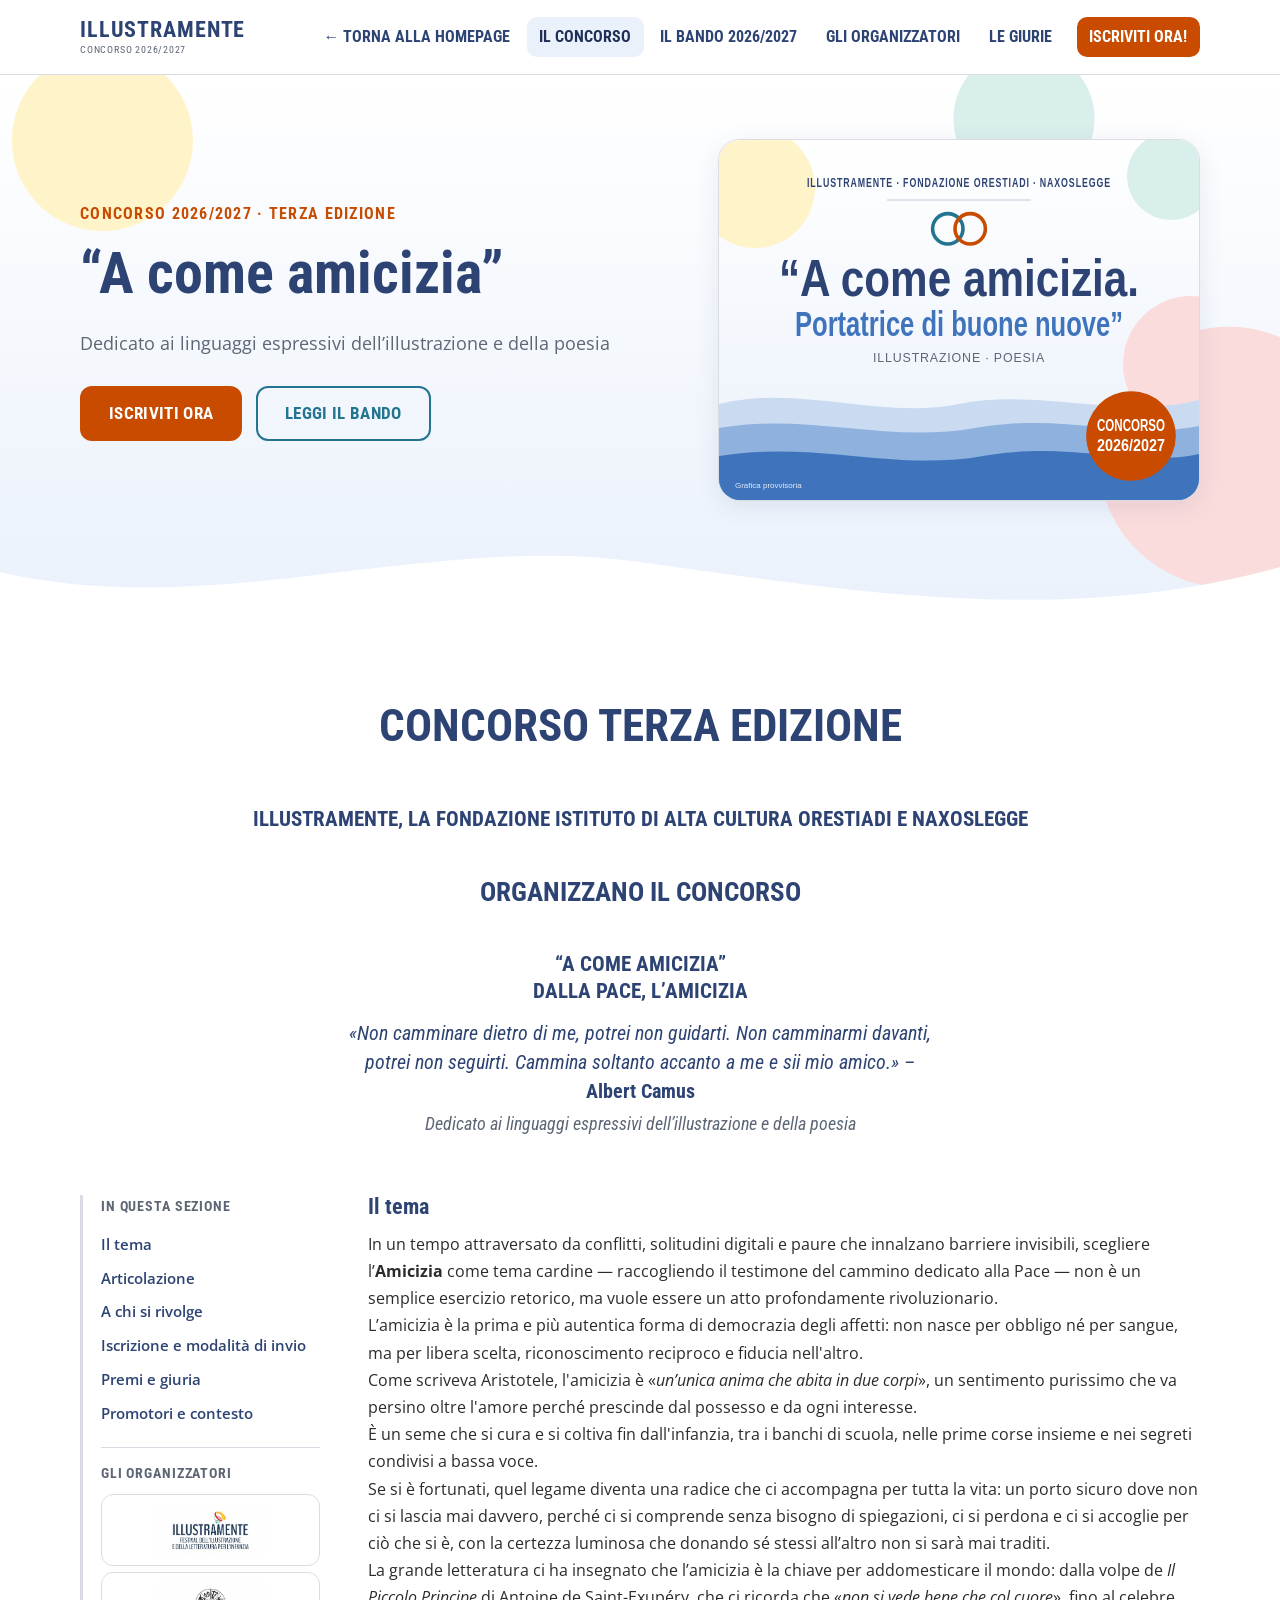
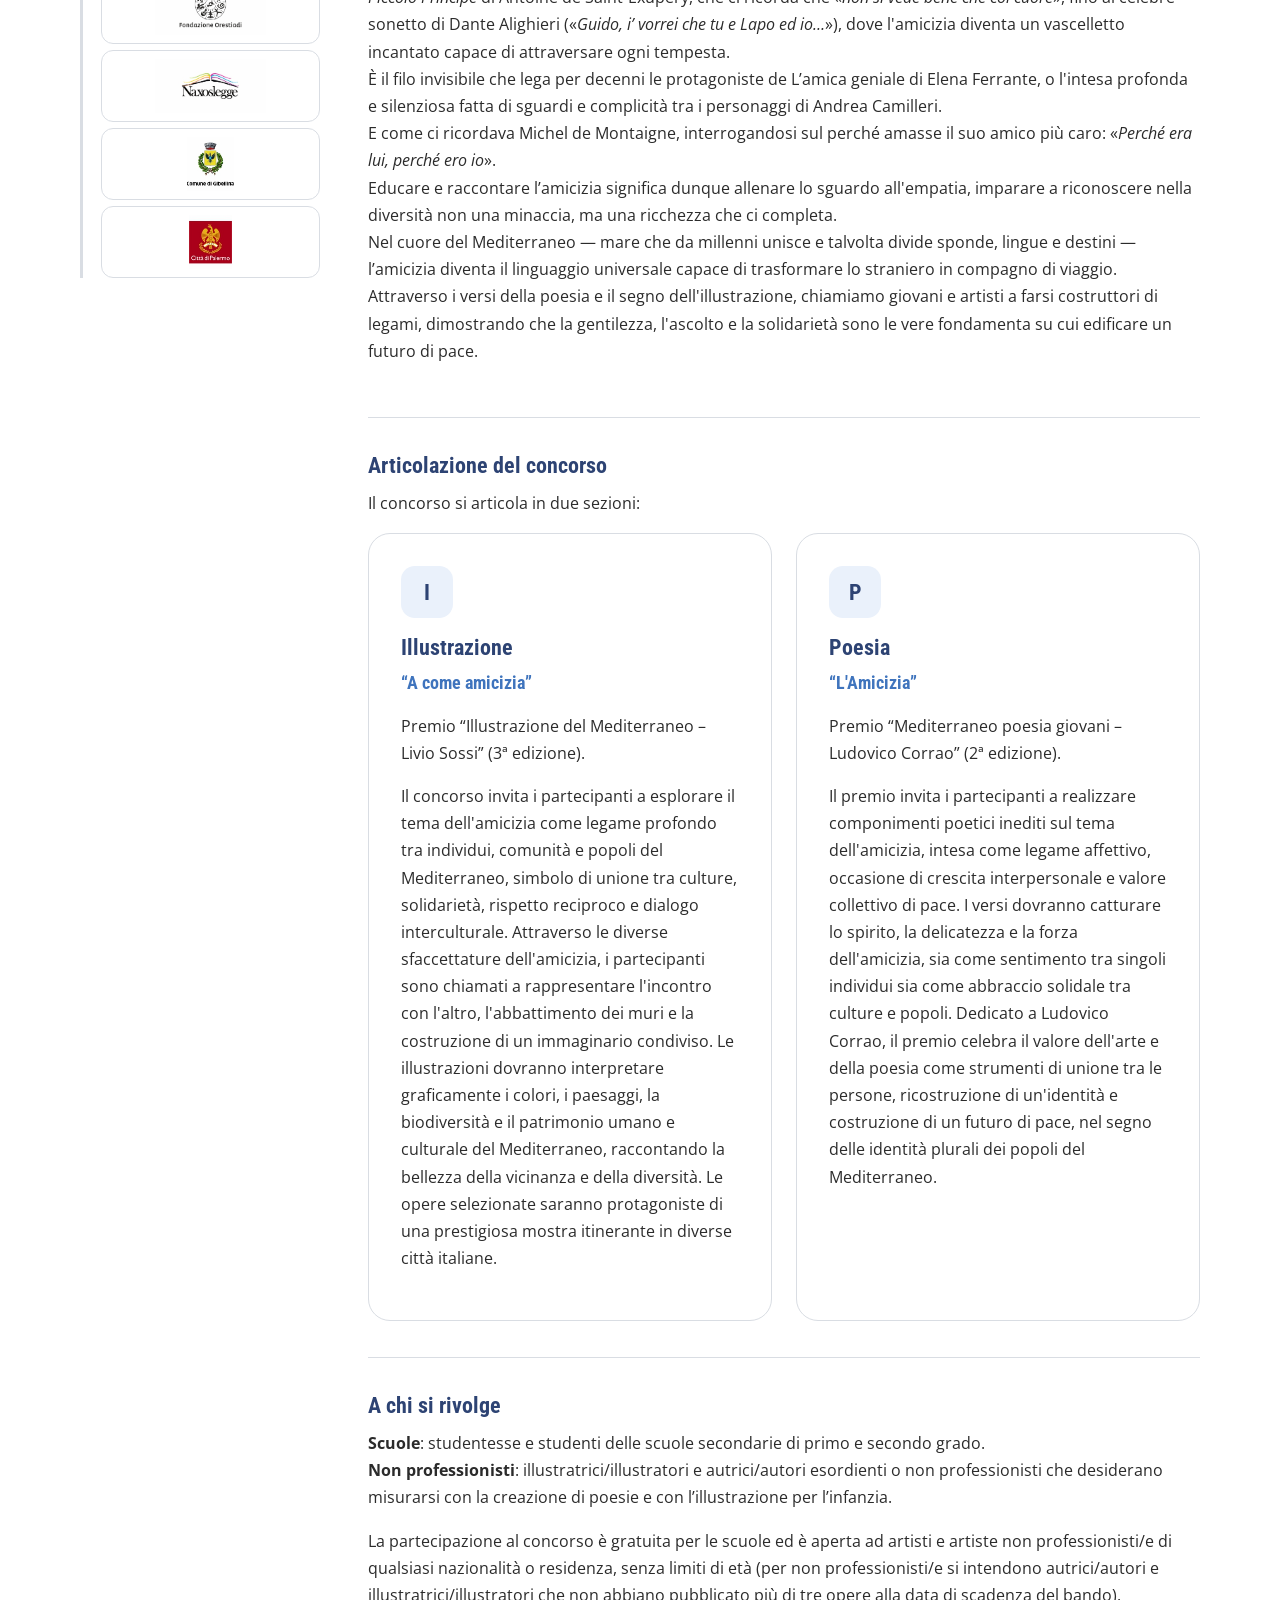
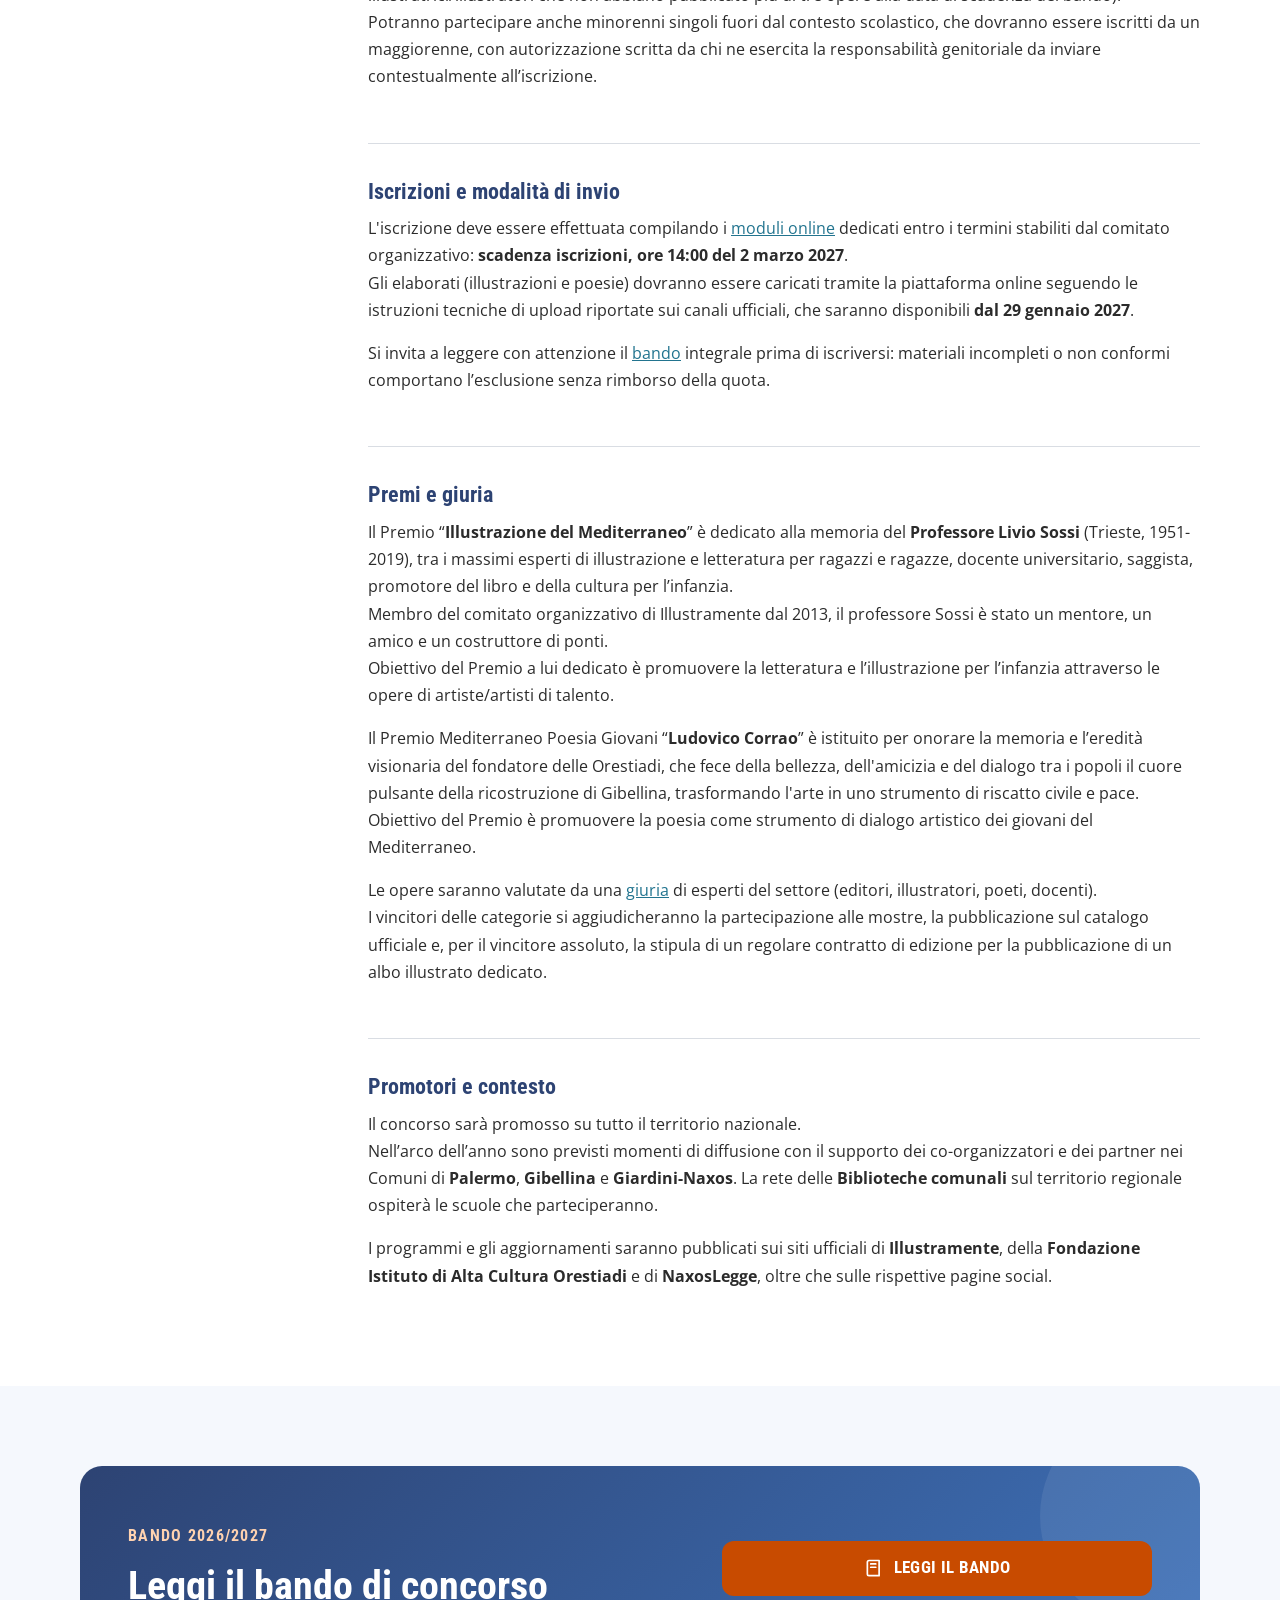
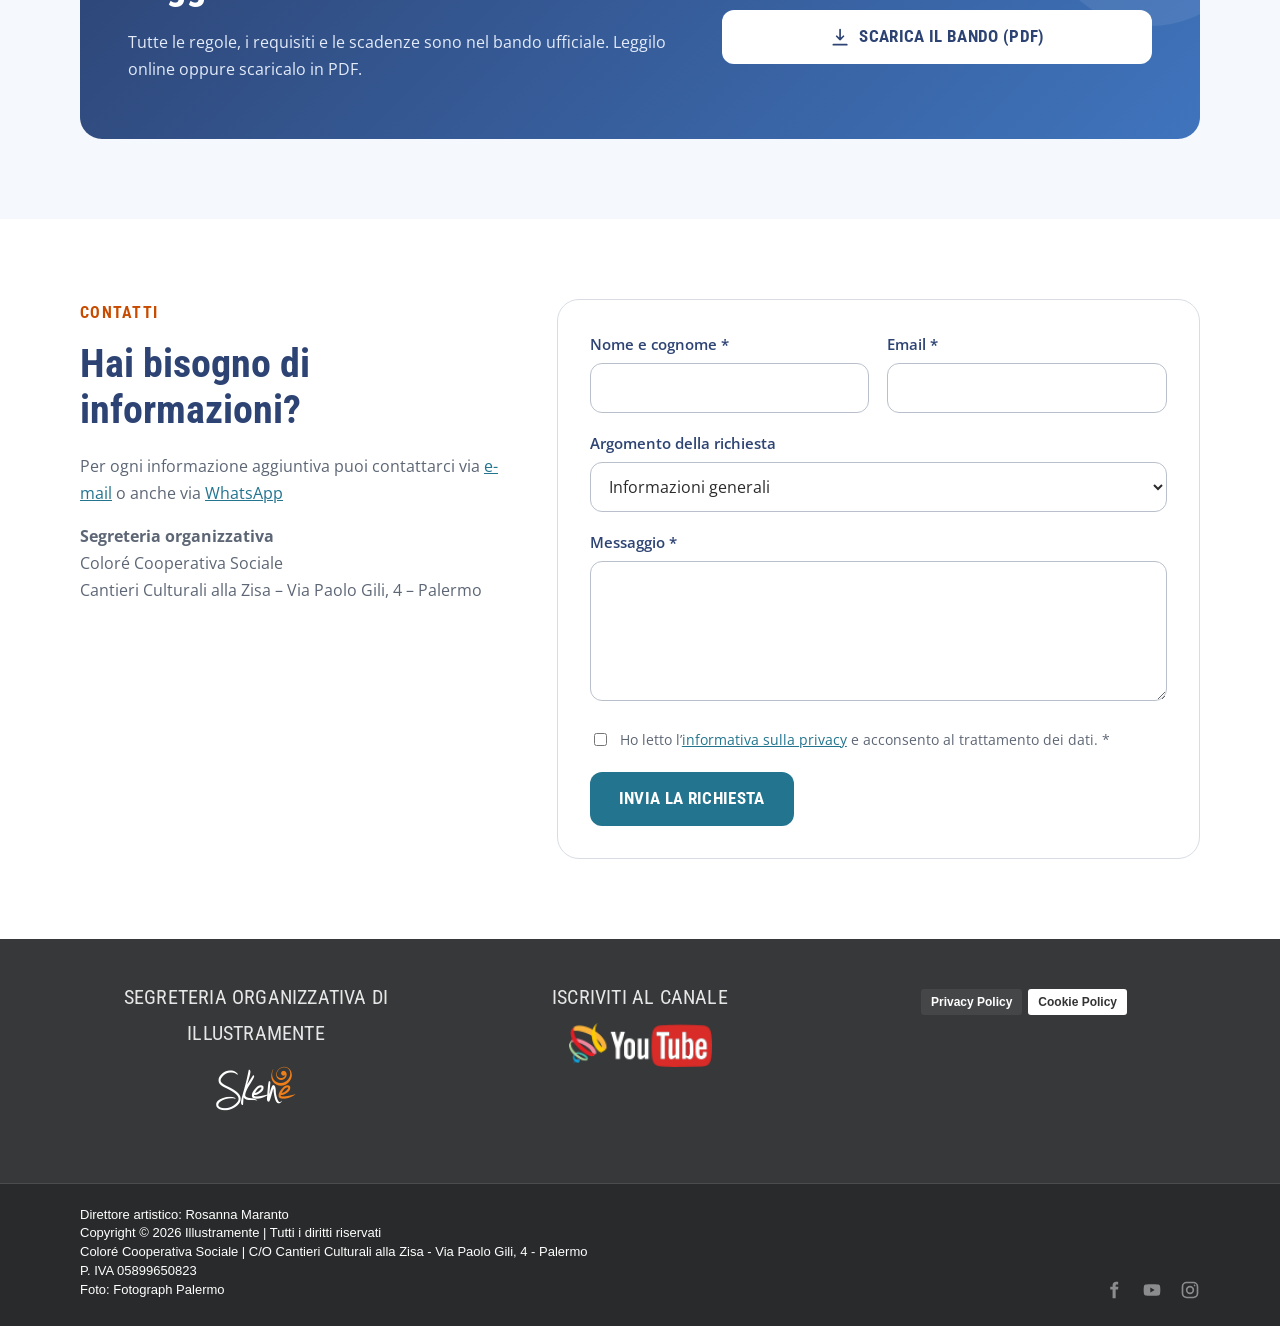
==== commit 9f481fe2: "correzioni" ====
--- a/index.html
+++ b/index.html
@@ -5,7 +5,8 @@
   <meta charset="utf-8">
   <meta name="viewport" content="width=device-width, initial-scale=1">
   <title>Concorso Illustramente 2026/2027 – L'amicizia</title>
-  <meta name="description" content="Terza edizione del concorso di illustrazione e poesia di Illustramente, Fondazione Orestiadi e NaxosLegge: “A come amicizia”. Per scuole ed esordienti.">
+  <meta name="description"
+    content="Terza edizione del concorso di illustrazione e poesia di Illustramente, Fondazione Orestiadi e NaxosLegge: “A come amicizia”. Per scuole ed esordienti.">
   <!-- In WordPress font, CSS e JS li carica concorso/functions-concorso.php: queste righe non vanno copiate -->
   <link rel="preconnect" href="https://fonts.googleapis.com">
   <link rel="preconnect" href="https://fonts.gstatic.com" crossorigin>
@@ -37,7 +38,7 @@
           <li class="ic-nav-home"><a href="https://www.illustramente.it/blog/">Torna alla homepage</a></li>
           <li><a href="index.html" aria-current="page">Il concorso</a></li>
           <li><a href="bando.html">Il bando 2026/2027</a></li>
-          <li><a href="partner.html">I partner</a></li>
+          <li><a href="partner.html">Gli organizzatori</a></li>
           <li><a href="giuria.html">Le giurie</a></li>
           <li class="ic-nav-cta"><a href="iscriviti.html">Iscriviti ora!</a></li>
         </ul>
@@ -55,9 +56,9 @@
       <div class="ic-container ic-hero-grid">
         <div>
           <span class="ic-eyebrow">Concorso 2026/2027 · Terza edizione</span>
-          <h1 id="titolo-hero">“A come amicizia.<br>
-            <em>Portatrice di buone nuove”</em>
+          <h1 id="titolo-hero">“A come amicizia”
           </h1>
+
           <p class="ic-lead">Dedicato ai linguaggi espressivi dell’illustrazione e della poesia</p>
           <div class="ic-hero-actions">
             <a class="ic-btn ic-btn-primary" href="iscriviti.html">Iscriviti ora</a>
@@ -68,7 +69,7 @@
           <!-- Grafica provvisoria: quando arriva la locandina 2026/2027 sostituisci src, alt, width e height.
                (La locandina del 2026, "Il viaggio", resta in assets/img/locandina-concorso-2026.png) -->
           <img src="assets/img/locandina-provvisoria-2026-2027.svg" width="1200" height="900"
-            alt="Grafica provvisoria del concorso Illustramente 2026/2027: “A come amicizia. Portatrice di buone nuove”">
+            alt="Grafica provvisoria del concorso Illustramente 2026/2027: “A come amicizia”">
         </div>
       </div>
       <svg class="ic-hero-wave" viewBox="0 0 1440 90" preserveAspectRatio="none" aria-hidden="true">
@@ -87,11 +88,11 @@
             ORESTIADI E NAXOSLEGGE</p>
           <p class="ic-bando-head-verb">Organizzano il concorso</p>
 
-          <p class="ic-bando-head-theme">“A come amicizia.
-            Portatrice di buone nuove” </p>
+          <p class="ic-bando-head-theme">“A come amicizia”</p>
+          <p class="ic-bando-head-theme">Dalla pace, l’amicizia</p>
+
           <blockquote class="ic-bando-head-quote">
-            <p>«Non camminare davanti a me, potrei non seguirti. Non camminarmi davanti, potrei
-              non seguirti.
+            <p>«Non camminare dietro di me, potrei non guidarti. Non camminarmi davanti, potrei non seguirti.
               Cammina soltanto accanto a me e sii mio amico.» – <cite>Albert Camus</cite></p>
           </blockquote>
           <p class="ic-bando-head-sub">Dedicato ai linguaggi espressivi dell’illustrazione e della poesia</p>
@@ -101,7 +102,7 @@
           <aside class="ic-toc" aria-label="In questa pagina">
             <p>In questa sezione</p>
             <a href="#sez-tema">Il tema</a>
-            <a href="#sez-sezioni">Le sezioni</a>
+            <a href="#sez-sezioni">Articolazione</a>
             <a href="#sez-chi">A chi si rivolge</a>
             <a href="#sez-scad">Iscrizione e modalità di invio</a>
             <a href="#sez-premi">Premi e giuria</a>
@@ -109,7 +110,7 @@
 
             <!-- ===== Loghi partner (restano fissi insieme all'indice) ===== -->
             <div class="ic-toc-partners">
-              <p>Partner</p>
+              <p>Gli organizzatori</p>
               <ul class="ic-toc-logos">
                 <li><a href="https://www.illustramente.it/blog/" target="_blank" rel="noopener"
                     aria-label="Illustramente (si apre in una nuova scheda)"><img
@@ -120,9 +121,8 @@
                       src="assets/img/partner-orestiadi.webp" alt="Fondazione Orestiadi" width="313" height="151"
                       loading="lazy"></a></li>
                 <li><a href="https://www.naxoslegge.com/" target="_blank" rel="noopener"
-                    aria-label="NaxosLegge (si apre in una nuova scheda)"><img
-                      src="assets/img/partner-naxoslegge.webp" alt="NaxosLegge" width="313" height="151"
-                      loading="lazy"></a></li>
+                    aria-label="NaxosLegge (si apre in una nuova scheda)"><img src="assets/img/partner-naxoslegge.webp"
+                      alt="NaxosLegge" width="313" height="151" loading="lazy"></a></li>
                 <li><a href="https://www.comune.gibellina.tp.it/" target="_blank" rel="noopener"
                     aria-label="Comune di Gibellina (si apre in una nuova scheda)"><img
                       src="assets/img/partner-gibellina.webp" alt="Comune di Gibellina" width="86" height="100"
@@ -138,18 +138,46 @@
           <div>
             <article class="ic-article-block" id="sez-tema">
               <h3>Il tema</h3>
-              <p>“L'amicizia”</p>
+              <p>In un tempo attraversato da conflitti, solitudini digitali e paure che innalzano barriere invisibili,
+                scegliere l’<b>Amicizia</b> come tema cardine — raccogliendo il testimone del cammino dedicato alla
+                Pace — non è un semplice esercizio retorico, ma vuole essere un atto profondamente
+                rivoluzionario. <br> L’amicizia è la prima e più autentica forma di democrazia degli affetti: non nasce
+                per obbligo né per sangue, ma per libera scelta, riconoscimento reciproco e fiducia nell'altro. <br>
+                Come
+                scriveva Aristotele, l'amicizia è «<i>un’unica anima che abita in due corpi</i>», un sentimento purissimo
+                che va persino oltre l'amore perché prescinde dal possesso e da ogni interesse. <br>
+                È un seme che si cura e si coltiva fin dall'infanzia, tra i banchi di scuola, nelle prime corse
+                insieme
+                e nei segreti condivisi a bassa voce. <br> Se si è fortunati, quel legame diventa una radice che ci
+                accompagna per tutta la vita: un porto sicuro dove non ci si lascia mai davvero, perché ci si
+                comprende senza bisogno di spiegazioni, ci si perdona e ci si accoglie per ciò che si è, con la
+                certezza luminosa che donando sé stessi all’altro non si sarà mai traditi. <br>
+                La grande letteratura ci ha insegnato che l’amicizia è la chiave per addomesticare il mondo: dalla
+                volpe de <i>Il Piccolo Principe</i> di Antoine de Saint-Exupéry, che ci ricorda che «<i>non si vede bene che
+                col cuore</i>», fino al celebre sonetto di Dante Alighieri («<i>Guido, i’ vorrei che tu e Lapo ed io…</i>»),
+                dove l'amicizia diventa un vascelletto incantato capace di attraversare ogni tempesta. <br> È il filo
+                invisibile che lega per decenni le protagoniste de L’amica geniale di Elena Ferrante, o l'intesa
+                profonda e silenziosa fatta di sguardi e complicità tra i personaggi di Andrea Camilleri. <br> E come ci
+                ricordava Michel de Montaigne, interrogandosi sul perché amasse il suo amico più caro: «<i>Perché
+                era lui, perché ero io</i>». <br>
+                Educare e raccontare l’amicizia significa dunque allenare lo sguardo all'empatia, imparare a
+                riconoscere nella diversità non una minaccia, ma una ricchezza che ci completa. <br> Nel cuore del
+                Mediterraneo — mare che da millenni unisce e talvolta divide sponde, lingue e destini — l’amicizia
+                diventa il linguaggio universale capace di trasformare lo straniero in compagno di viaggio. <br>
+                Attraverso i versi della poesia e il segno dell'illustrazione, chiamiamo giovani e artisti a farsi
+                costruttori di legami, dimostrando che la gentilezza, l'ascolto e la solidarietà sono le vere
+                fondamenta su cui edificare un futuro di pace.</p>
             </article>
 
             <article class="ic-article-block" id="sez-sezioni">
-              <h3>Le sezioni di partecipazione</h3>
+              <h3>Articolazione del concorso</h3>
               <p>Il concorso si articola in due sezioni:</p>
               <div class="ic-grid-2">
                 <div class="ic-card">
                   <div class="ic-icon" aria-hidden="true">I</div>
                   <h4>Illustrazione</h4>
                   <p class="ic-card-sub">“A come amicizia”</p>
-                  <p>Premio “Illustrazione del Mediterraneo – Livio Sossi” (3° edizione).</p>
+                  <p>Premio “Illustrazione del Mediterraneo – Livio Sossi” (3ª edizione).</p>
                   <p>Il concorso invita i partecipanti a esplorare il tema dell'amicizia come legame profondo tra
                     individui, comunità e popoli del Mediterraneo, simbolo di unione tra culture, solidarietà, rispetto
                     reciproco e dialogo interculturale. Attraverso le diverse sfaccettature dell'amicizia, i
@@ -163,7 +191,7 @@
                 <div class="ic-card">
                   <div class="ic-icon" aria-hidden="true">P</div>
                   <h4>Poesia</h4>
-                  <p class="ic-card-sub">“L’Amicizia”</p>
+                  <p class="ic-card-sub">“L'Amicizia”</p>
                   <p>Premio “Mediterraneo poesia giovani – Ludovico Corrao” (2ª edizione).</p>
                   <p>Il premio invita i partecipanti a realizzare componimenti poetici inediti sul tema dell'amicizia,
                     intesa come legame affettivo, occasione di crescita interpersonale e valore collettivo di pace. I
@@ -188,19 +216,23 @@
                 l’illustrazione per l’infanzia.
               </p>
               <p>La partecipazione al concorso è gratuita per le scuole ed è aperta ad artisti e
-                artiste non professionisti/ste di qualsiasi nazionalità, residenza e senza limiti di età. <br>
-                Per i partecipanti minorenni è richiesta l’autorizzazione scritta di chi ne esercita la
-                responsabilità genitoriale. <br>
+                artiste non professionisti/e di qualsiasi nazionalità o residenza, senza limiti di età
+                (per non professionisti/e si intendono autrici/autori e illustratrici/illustratori che non abbiano
+                pubblicato più di tre opere alla data di scadenza del bando). <br>
+                Potranno partecipare anche minorenni singoli fuori dal contesto scolastico, che dovranno essere
+                iscritti da un maggiorenne, con autorizzazione scritta da chi ne esercita la responsabilità
+                genitoriale da inviare contestualmente all’iscrizione. <br>
               </p>
             </article>
             <article class="ic-article-block" id="sez-scad">
               <h3>Iscrizioni e modalità di invio</h3>
               <p>L'iscrizione deve essere effettuata compilando i <a href="iscriviti.html">moduli
                   online</a> dedicati entro
-                i termini stabiliti dal comitato organizzativo. <br>
+                i termini stabiliti dal comitato organizzativo: <b>scadenza iscrizioni, ore 14:00 del 2 marzo
+                  2027</b>. <br>
                 Gli elaborati (illustrazioni e poesie) dovranno essere caricati tramite la
                 piattaforma online seguendo le istruzioni tecniche di upload riportate sui canali
-                ufficiali.
+                ufficiali, che saranno disponibili <b>dal 29 gennaio 2027</b>.
               </p>
               <p>Si invita a leggere con attenzione il <a href="bando.html">bando</a> integrale prima
                 di iscriversi: materiali incompleti o non
@@ -209,7 +241,7 @@
 
             <article class="ic-article-block" id="sez-premi">
               <h3>Premi e giuria</h3>
-              <p>Il Premio “ <b>Illustrazione del Mediterraneo</b>” è dedicato alla memoria del
+              <p>Il Premio “<b>Illustrazione del Mediterraneo</b>” è dedicato alla memoria del
                 <b>Professore Livio Sossi</b> (Trieste, 1951-2019), tra i massimi esperti di illustrazione e
                 letteratura per ragazzi e ragazze, docente universitario, saggista, promotore del libro e
                 della cultura per l’infanzia. <br> Membro del comitato organizzativo di Illustramente dal
@@ -218,7 +250,7 @@
                 Obiettivo del Premio a lui dedicato è promuovere la letteratura e l’illustrazione per
                 l’infanzia attraverso le opere di artiste/artisti di talento.
               </p>
-              <p>Il Premio Mediterraneo Poesia Giovani “ <b>Ludovico Corrao</b>” è istituito per
+              <p>Il Premio Mediterraneo Poesia Giovani “<b>Ludovico Corrao</b>” è istituito per
                 onorare la memoria e l’eredità visionaria del fondatore delle Orestiadi, che fece della
                 bellezza, dell'amicizia e del dialogo tra i popoli il cuore pulsante della ricostruzione
                 di Gibellina, trasformando l'arte in uno strumento di riscatto civile e pace. <br>
@@ -243,10 +275,8 @@
                 parteciperanno.</p>
               <p>I programmi e gli aggiornamenti saranno pubblicati sui siti ufficiali di <b>Illustramente</b>, della
                 <b>Fondazione Istituto di Alta Cultura
-                  Orestiadi</b>, di <b>NaxosLegge</b>, oltre che sulle rispettive pagine social.
+                  Orestiadi</b> e di <b>NaxosLegge</b>, oltre che sulle rispettive pagine social.
               </p>
-              <p>Il concorso è realizzato nel contesto delle attività culturali promuovendo la letteratura
-                per l&#39;infanzia, l&#39;arte contemporanea e il dialogo tra i popoli.</p>
             </article>
 
           </div>
@@ -273,7 +303,7 @@
               </svg>
               Leggi il bando
             </a>
-            <a class="ic-btn ic-btn-light" href="download/bando-terza-edizione.pdf" download>
+            <a class="ic-btn ic-btn-light" href="download/BANDO-AL-14-NOVEMBRE-2026.pdf" download>
               <svg viewBox="0 0 24 24" fill="none" stroke="currentColor" stroke-width="2" stroke-linecap="round"
                 stroke-linejoin="round" aria-hidden="true">
                 <path d="M12 3v12m0 0l-4-4m4 4l4-4M4 21h16" />
@@ -291,7 +321,8 @@
         <div class="ic-contact-info">
           <span class="ic-eyebrow">Contatti</span>
           <h2 id="t-contatti">Hai bisogno di informazioni?</h2>
-          <p>Per ogni informazione aggiuntiva puoi contattarci via <a href="mailto:info@illustramente.it">e-mail</a> o anche via <a href="https://wa.me/393477561652" target="_blank" rel="noopener">WhatsApp</a></p>
+          <p>Per ogni informazione aggiuntiva puoi contattarci via <a href="mailto:info@illustramente.it">e-mail</a> o
+            anche via <a href="https://wa.me/393477561652" target="_blank" rel="noopener">WhatsApp</a></p>
           <p><strong>Segreteria organizzativa</strong><br>Coloré Cooperativa Sociale<br>Cantieri Culturali alla Zisa –
             Via Paolo Gili, 4 – Palermo</p>
         </div>
@@ -327,7 +358,8 @@
           </div>
           <label class="ic-check">
             <input type="checkbox" id="privacy" name="privacy" required>
-            <span>Ho letto l’<a href="https://www.iubenda.com/privacy-policy/48086239" target="_blank" rel="noopener">informativa sulla
+            <span>Ho letto l’<a href="https://www.iubenda.com/privacy-policy/48086239" target="_blank"
+                rel="noopener">informativa sulla
                 privacy</a> e acconsento al trattamento dei dati. *</span>
           </label>
           <button class="ic-btn ic-btn-teal" type="submit">Invia la richiesta</button>
@@ -407,4 +439,4 @@
   </footer>
 </body>
 
-</html>
+</html>
